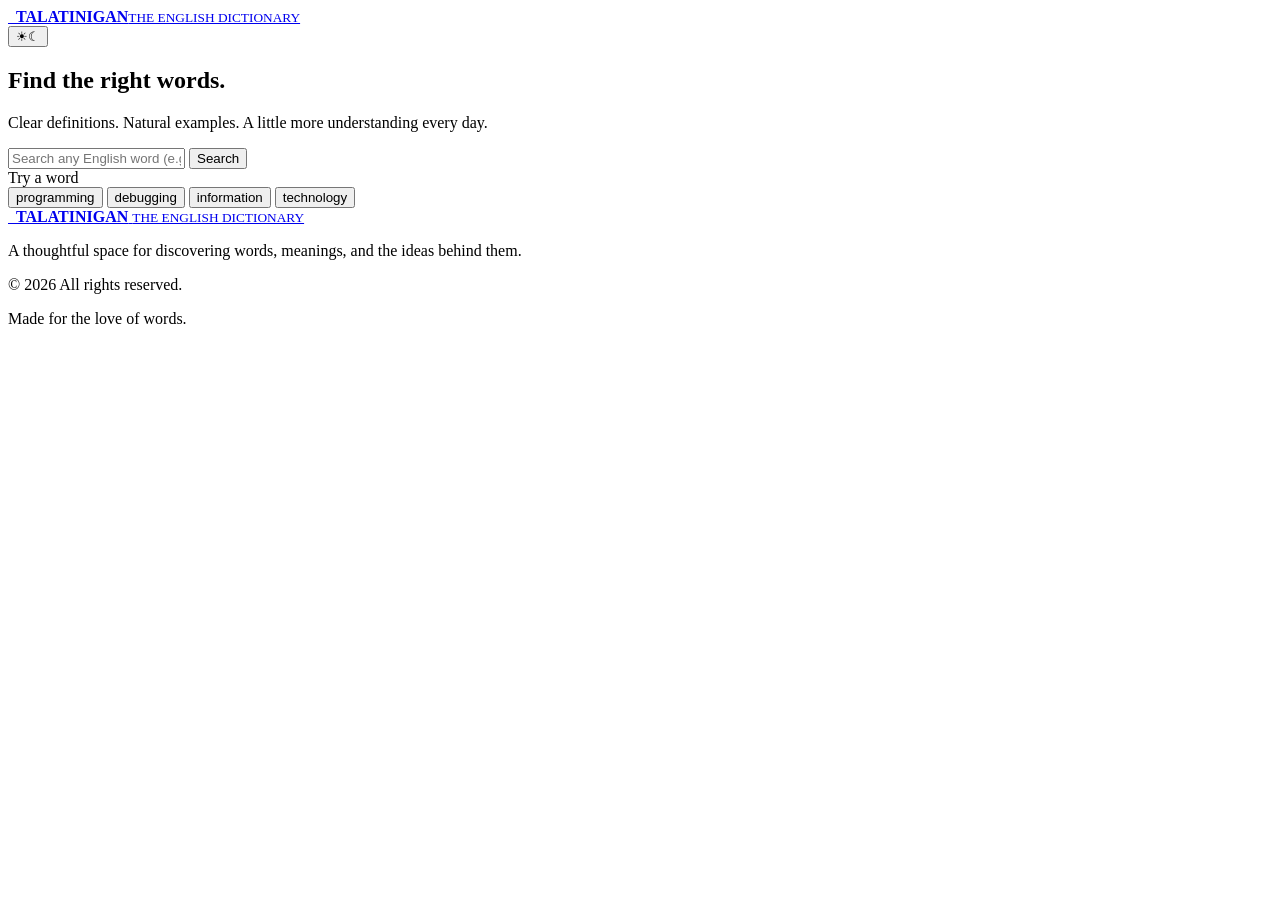
==== app.html @ 343c5633 "Added footer description and branding" ====
<!DOCTYPE html>
<html lang="en" data-theme="light">
<head><meta charset="utf-8">
  <meta name="viewport" content="width=device-width,initial-scale=1">
  <title>Talatinigan</title>
  <link rel="preconnect" href="https://fonts.googleapis.com">
  <link rel="preconnect" href="https://fonts.gstatic.com" crossorigin>
  <link href="https://fonts.googleapis.com/css2?family=DM+Sans:ital,wght@0,400;0,500;1,400&family=DM+Serif+Display&display=swap" rel="stylesheet">
  <link rel="stylesheet" href="styles.css">
  <link rel="icon" type="image/png" href="assets/favicon.png">
</head>
<body>
  <header class="top">
    <a class="brand" href="index.html" aria-label="Talatinigan home">
      <img src="assets/light.svg" alt="" class="brand-mark brand-mark-light">
      <img src="assets/dark.svg" alt="" class="brand-mark brand-mark-dark">
      <span><b>TALATINIGAN</b><small>THE ENGLISH DICTIONARY</small></span>
    </a>
    <nav aria-label="Main">
      <button class="toggle" id="themeToggle" aria-label="Toggle dark mode">
        <span class="t-icon">☀</span><i></i><span class="t-icon">☾</span>
      </button>
    </nav>
  </header>

  <main>
    <!-- Dictionary View -->
    <section id="v-dictionary" data-v>
      <div class="hero">
        <h1>Find the right words.</h1>
        <p>Clear definitions. Natural examples. A little more understanding every day.</p>
      </div>

      <form class="search" id="form" role="search" autocomplete="off">
        <div class="sbox">
          <input id="q" type="text" placeholder="Search any English word (e.g. hello, serendipity)..." aria-label="Search word" autocapitalize="off" spellcheck="false">
          <button class="go" id="go" aria-label="Search" type="submit">Search</button>
        </div>
      </form>

      <div class="try">
        <div class="eyebrow">Try a word</div>
        <button class="chip" data-w="programming">programming</button>
        <button class="chip" data-w="debugging">debugging</button>
        <button class="chip" data-w="information">information</button>
        <button class="chip" data-w="technology">technology</button>
      </div>

      <div class="grid">
        <div id="main-card"></div>
      </div>
    </section>
  </main>
  
  <footer class="site-footer">
    <div class="footer-inner">

      <div class="footer-brand">
        <a href="index.html" class="footer-logo" aria-label="Talatinigan home">
          <img src="assets/light.svg" alt="" class="brand-mark brand-mark-light">
          <img src="assets/dark.svg" alt="" class="brand-mark brand-mark-dark">
          <span class="footer-brand-text">
            <strong>TALATINIGAN</strong>
            <small>THE ENGLISH DICTIONARY</small>
          </span>
        </a>
      </div>
      <div class="footer-links">
        <p class="footer-description">
          A thoughtful space for discovering words, meanings,
          and the ideas behind them.
        </p>
      </div>
    </div>

    <div class="footer-bottom">
      <p>© 2026 All rights reserved.</p>
      <p>Made for the love of words.</p>
    </div>
  </footer>
<!-- Dictionary gabriel View -->
  <div class="toast" id="toast" role="status"></div>
  <script src="script.js"></script>
</body>
</html>
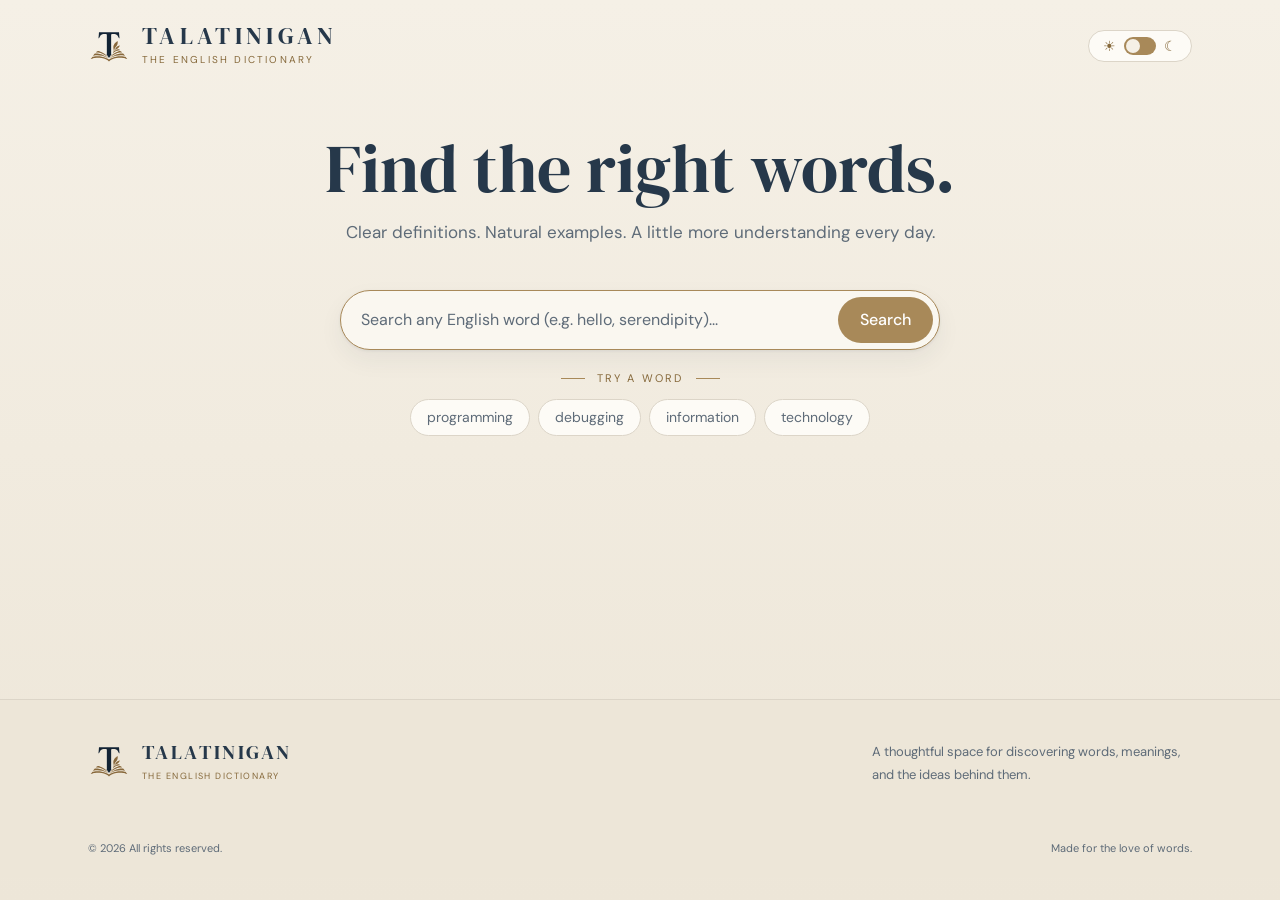
==== commit ce1833d4: "Update website and add brand logo" ====
--- a/app.html
+++ b/app.html
@@ -6,7 +6,7 @@
   <link rel="preconnect" href="https://fonts.googleapis.com">
   <link rel="preconnect" href="https://fonts.gstatic.com" crossorigin>
   <link href="https://fonts.googleapis.com/css2?family=DM+Sans:ital,wght@0,400;0,500;1,400&family=DM+Serif+Display&display=swap" rel="stylesheet">
-  <link rel="stylesheet" href="styles.css">
+  <link rel="stylesheet" href="style.css">
   <link rel="icon" type="image/png" href="assets/favicon.png">
 </head>
 <body>
--- a/style.css
+++ b/style.css
@@ -0,0 +1,719 @@
+/* TALATINIGAN — Pure CSS Design System */
+:root {
+  --paper: #F5F0E6;
+  --ink: #26384A;
+  --brass: #A88959;
+  --white: #ffffff;
+  --stone: #DCD5C8;
+  --night: #202C3B;
+  --bg: var(--paper);
+  --bg2: #EDE6D8;
+  --card: #FAF7F0;
+  --ink-c: var(--ink);
+  --muted: #5E6B78;
+  --line: var(--stone);
+  --brass-t: #86693B;
+  --chip: #FDFBF6;
+  --kbd: #E6DFD0;
+  --btn: var(--ink);
+  --btn-t: var(--paper);
+  --danger: #B4503F;
+  --shadow: 0 1px 3px rgba(38, 56, 74, 0.08), 0 10px 24px rgba(38, 56, 74, 0.06);
+  --serif: 'DM Serif Display', Georgia, serif;
+  --sans: 'DM Sans', -apple-system, sans-serif;
+  --r-s: 10px;
+  --r-m: 16px;
+  --r-pill: 999px;
+}
+
+html[data-theme="dark"] {
+  --bg: var(--night);
+  --bg2: #1C2634;
+  --card: #28343F;
+  --ink-c: #F3EBDC;
+  --muted: #A9B4C0;
+  --line: #3A4856;
+  --brass: #C9A56B;
+  --brass-t: #D2B07A;
+  --chip: #2F3C49;
+  --kbd: #4A5663;
+  --btn: #F3EBDC;
+  --btn-t: #202C3B;
+  --danger: #E58A78;
+  --shadow: 0 10px 28px rgba(0, 0, 0, 0.35);
+}
+
+* {
+  box-sizing: border-box;
+  margin: 0;
+  padding: 0;
+}
+
+body {
+  font: 400 16px/1.6 var(--sans);
+  color: var(--ink-c);
+  background: linear-gradient(180deg, var(--bg) 0%, var(--bg2) 100%) fixed;
+  min-height: 100vh;
+  transition: background 0.3s, color 0.3s;
+
+}
+
+button {
+  font: inherit;
+  color: inherit;
+  background: none;
+  border: 0;
+  cursor: pointer;
+}
+
+[hidden] {
+  display: none !important;
+}
+
+/* Header */
+.top {
+  display: flex;
+  align-items: center;
+  justify-content: space-between;
+  gap: 24px;
+  padding: 24px 48px;
+  max-width: 1200px;
+  margin: auto;
+}
+
+.brand {
+  cursor: pointer;
+  display: inline-flex;
+  align-items: center;
+  gap: 12px;
+  text-decoration: none;
+  color: inherit;
+}
+
+.brand-mark {
+  width: 42px;
+  height: 42px;
+  object-fit: contain;
+  flex-shrink: 0;
+}
+
+.brand-mark-dark { display: none; }
+html[data-theme="dark"] .brand-mark-light { display: none; }
+html[data-theme="dark"] .brand-mark-dark { display: block; }
+
+.brand b {
+  display: block;
+  font: 400 24px/1 var(--serif);
+  letter-spacing: 0.18em;
+  color: var(--ink-c);
+}
+
+.brand small {
+  display: block;
+  font-size: 10px;
+  letter-spacing: 0.22em;
+  color: var(--brass-t);
+  margin-top: 4px;
+}
+
+nav {
+  display: flex;
+  align-items: center;
+  gap: 8px;
+}
+
+nav button {
+  padding: 8px 14px;
+  font-size: 15px;
+  color: var(--muted);
+  border-bottom: 2px solid transparent;
+  transition: color 0.2s;
+}
+
+nav button:hover {
+  color: var(--ink-c);
+}
+
+nav button.on {
+  color: var(--ink-c);
+  border-color: var(--brass);
+  font-weight: 500;
+}
+
+/* Toggle */
+.toggle {
+  display: flex;
+  align-items: center;
+  gap: 8px;
+  padding: 6px 14px;
+  margin-left: 8px;
+  border: 1px solid var(--line);
+  border-radius: var(--r-pill);
+  background: var(--chip);
+}
+
+.t-icon {
+  font-size: 14px;
+  line-height: 1;
+  color: var(--brass-t);
+}
+
+.toggle i {
+  width: 32px;
+  height: 18px;
+  border-radius: var(--r-pill);
+  background: var(--brass);
+  position: relative;
+  display: inline-block;
+}
+
+.toggle i:after {
+  content: "";
+  position: absolute;
+  top: 2px;
+  left: 2px;
+  width: 14px;
+  height: 14px;
+  border-radius: 50%;
+  background: var(--paper);
+  transition: transform 0.25s;
+}
+
+html[data-theme="dark"] .toggle i:after {
+  transform: translateX(14px);
+  background: var(--night);
+}
+
+/* Main */
+main {
+  max-width: 1000px;
+  margin: 0 auto;
+  padding: 16px 24px 23dvh;
+}
+
+.hero {
+  text-align: center;
+  padding: 24px 0;
+}
+
+.hero h1 {
+  font: 400 clamp(40px, 6vw, 68px)/1.1 var(--serif);
+  margin-bottom: 12px;
+}
+
+.hero p {
+  color: var(--muted);
+  font-size: 17px;
+}
+
+.eyebrow {
+  display: flex;
+  align-items: center;
+  justify-content: center;
+  gap: 12px;
+  font-size: 11px;
+  letter-spacing: 0.2em;
+  text-transform: uppercase;
+  color: var(--brass-t);
+  margin-bottom: 12px;
+}
+
+.eyebrow:before, .eyebrow:after {
+  content: "";
+  width: 24px;
+  height: 1px;
+  background: var(--brass);
+}
+
+.left .eyebrow {
+  justify-content: flex-start;
+}
+.left .eyebrow:before {
+  display: none;
+}
+
+/* Search */
+.search {
+  max-width: 600px;
+  margin: 20px auto;
+}
+
+.sbox {
+  display: flex;
+  align-items: center;
+  gap: 8px;
+  padding: 6px 6px 6px 20px;
+  background: var(--card);
+  border: 1px solid var(--brass);
+  border-radius: var(--r-pill);
+  box-shadow: var(--shadow);
+}
+
+.sbox input {
+  flex: 1;
+  border: 0;
+  background: none;
+  font: inherit;
+  color: inherit;
+  outline: 0;
+  padding: 8px 0;
+}
+
+.sbox input::placeholder {
+  color: var(--muted);
+}
+
+.go {
+  padding: 10px 22px;
+  border-radius: var(--r-pill);
+  background: var(--brass);
+  color: #fff;
+  font-weight: 500;
+  transition: opacity 0.2s;
+}
+
+.go:hover {
+  opacity: 0.9;
+}
+
+.try {
+  display: flex;
+  flex-wrap: wrap;
+  justify-content: center;
+  gap: 8px;
+  margin-bottom: 32px;
+}
+
+.try .eyebrow {
+  width: 100%;
+  margin-bottom: 4px;
+}
+
+.chip {
+  padding: 6px 16px;
+  border: 1px solid var(--line);
+  border-radius: var(--r-pill);
+  background: var(--chip);
+  font-size: 14px;
+  color: var(--muted);
+  transition: border-color 0.2s, color 0.2s;
+}
+
+.chip:hover {
+  border-color: var(--brass);
+  color: var(--ink-c);
+}
+
+/* Grid & Cards */
+.grid {
+  display: grid;
+  grid-template-columns: minmax(0, 1fr);
+  gap: 24px;
+  align-items: start;
+}
+
+.card {
+  background: var(--card);
+  border: 1px solid var(--line);
+  border-radius: var(--r-m);
+  box-shadow: var(--shadow);
+  padding: 24px;
+}
+
+.card h2 {
+  font-size: 20px;
+  margin-bottom: 12px;
+}
+
+.wordhead {
+  display: flex;
+  justify-content: space-between;
+  align-items: flex-start;
+}
+
+.lbl {
+  font-size: 11px;
+  letter-spacing: 0.18em;
+  text-transform: uppercase;
+  color: var(--brass-t);
+}
+
+.word {
+  font: 400 clamp(44px, 5vw, 68px)/1.1 var(--serif);
+  letter-spacing: 0.08em;
+  margin: 12px 0 6px;
+  overflow-wrap: anywhere;
+}
+
+.pron {
+  display: flex;
+  align-items: center;
+  gap: 12px;
+  color: var(--muted);
+  font-size: 15px;
+  margin-bottom: 16px;
+}
+
+.posh {
+  display: flex;
+  align-items: center;
+  gap: 12px;
+  margin: 20px 0 8px;
+  font-style: italic;
+  color: var(--brass-t);
+}
+
+.posh:after {
+  content: "";
+  flex: 1;
+  height: 1px;
+  background: var(--line);
+}
+
+ol.defs {
+  list-style: none;
+  display: grid;
+  gap: 12px;
+}
+
+ol.defs li {
+  display: grid;
+  grid-template-columns: 24px 1fr;
+  gap: 10px;
+}
+
+ol.defs .n {
+  width: 22px;
+  height: 22px;
+  border: 1px solid var(--line);
+  border-radius: 50%;
+  font-size: 11px;
+  display: grid;
+  place-items: center;
+  color: var(--muted);
+  margin-top: 3px;
+}
+
+.q {
+  color: var(--muted);
+  font-size: 14px;
+  margin-top: 4px;
+  font-style: italic;
+}
+
+.syn {
+  display: flex;
+  flex-wrap: wrap;
+  align-items: center;
+  gap: 6px;
+  margin-top: 12px;
+}
+
+.row {
+  display: flex;
+  justify-content: space-between;
+  align-items: center;
+  padding: 12px 0;
+  border-bottom: 1px solid var(--line);
+  width: 100%;
+}
+
+.bar {
+  height: 8px;
+  border-radius: var(--r-pill);
+  background: var(--line);
+  overflow: hidden;
+  margin: 8px 0 12px;
+}
+
+.bar i {
+  display: block;
+  height: 100%;
+  background: var(--brass);
+  border-radius: inherit;
+  transition: width 0.3s;
+}
+
+.small {
+  font-size: 13px;
+  color: var(--muted);
+}
+
+/* Common UI */
+.btn {
+  padding: 10px 20px;
+  border-radius: var(--r-pill);
+  background: var(--btn);
+  color: var(--btn-t);
+  font-size: 14px;
+  font-weight: 500;
+  transition: opacity 0.2s;
+}
+
+.btn:hover {
+  opacity: 0.9;
+}
+
+.btn.danger {
+  background: none;
+  border: 1px solid var(--danger);
+  color: var(--danger);
+}
+
+.btn.ghost {
+  background: none;
+  border: 1px solid var(--line);
+  color: var(--ink-c);
+}
+
+.icon-btn {
+  padding: 6px 12px;
+  border: 1px solid var(--line);
+  border-radius: var(--r-pill);
+  font-size: 13px;
+  color: var(--ink-c);
+}
+
+.icon-btn.saved {
+  border-color: var(--brass);
+  color: var(--brass-t);
+  font-weight: 500;
+}
+
+.btns {
+  display: flex;
+  gap: 10px;
+  justify-content: center;
+  flex-wrap: wrap;
+}
+
+.cards {
+  display: grid;
+  grid-template-columns: repeat(auto-fill, minmax(260px, 1fr));
+  gap: 16px;
+  margin-top: 20px;
+}
+
+.mini {
+  padding: 18px;
+  cursor: pointer;
+  text-align: left;
+  border: 1px solid var(--line);
+  border-radius: var(--r-m);
+  background: var(--card);
+}
+
+.mini:hover {
+  border-color: var(--brass);
+}
+
+.mini h3 {
+  font: 400 22px var(--serif);
+  margin-bottom: 4px;
+}
+
+.mini p {
+  font-size: 14px;
+  color: var(--muted);
+}
+
+.headrow {
+  display: flex;
+  justify-content: space-between;
+  align-items: flex-end;
+  gap: 16px;
+}
+
+/* ===== Footer ===== */
+
+.site-footer {
+  margin-top: 24px;
+  padding: 40px 48px 20px;
+  border-top: 1px solid var(--line);
+  background: var(--bg2);
+  color: var(--ink-c);
+  transition: background 0.3s, color 0.3s;
+}
+
+.footer-inner {
+  max-width: 1104px;
+  margin: 0 auto;
+  padding-bottom: 32px;
+
+  display: flex;
+  justify-content: space-between;
+  align-items: flex-start;
+  flex-wrap: wrap;
+  gap: 40px;
+}
+
+.footer-brand {
+  max-width: 340px;
+}
+
+.footer-logo {
+  display: inline-flex;
+  align-items: center;
+  color: inherit;
+  cursor: pointer;
+  gap: 12px;
+  text-decoration: none;
+}
+
+.footer-brand-text strong {
+  display: block;
+  font: 400 20px/1.2 var(--serif);
+  letter-spacing: 0.12em;
+}
+
+.footer-brand-text small {
+  display: block;
+  margin-top: 5px;
+  color: var(--brass-t);
+  font-size: 9px;
+  letter-spacing: 0.16em;
+}
+
+.footer-description {
+  max-width: 320px;
+  color: var(--muted);
+  font-size: 13px;
+  line-height: 1.8;
+}
+
+.footer-links {
+  display: flex;
+  flex-wrap: wrap;
+  gap: clamp(32px, 6vw, 80px);
+}
+
+.footer-bottom {
+  max-width: 1104px;
+  margin: 0 auto;
+  padding-top: 18px;
+  display: flex;
+  justify-content: space-between;
+  align-items: center;
+  flex-wrap: wrap;
+  gap: 10px;
+  color: var(--muted);
+  font-size: 11px;
+}
+
+/* Responsive footer */
+
+@media (max-width: 700px) {
+  .site-footer {
+    padding: 32px 20px 18px;
+  }
+
+  .footer-inner {
+    flex-direction: column;
+    gap: 28px;
+  }
+
+  .footer-links {
+    width: 100%;
+    gap: 40px;
+  }
+
+  .footer-bottom {
+    flex-direction: column;
+    align-items: flex-start;
+    gap: 6px;
+  }
+}
+
+@media (max-width: 360px) {
+  .site-footer {
+    padding-right: 16px;
+    padding-left: 16px;
+  }
+
+  .footer-links {
+    gap: 24px;
+  }
+}
+
+/* Toast */
+.toast {
+  position: fixed;
+  left: 50%;
+  bottom: 24px;
+  transform: translate(-50%, 20px);
+  background: var(--btn);
+  color: var(--btn-t);
+  padding: 8px 18px;
+  border-radius: var(--r-pill);
+  font-size: 14px;
+  opacity: 0;
+  pointer-events: none;
+  transition: 0.25s;
+  z-index: 100;
+}
+
+.toast.show {
+  opacity: 1;
+  transform: translate(-50%, 0);
+}
+
+@media (max-width: 480px) {
+  .brand-mark {
+    width: 34px;
+    height: 34px;
+  }
+  .brand b {
+    font-size: 19px;
+  }
+  .brand small {
+    font-size: 8px;
+  }
+}
+
+@media (max-width: 800px) {
+  .top {
+    padding: 16px;
+    flex-wrap: wrap;
+  }
+  .grid {
+    grid-template-columns: 1fr;
+  }
+  main {
+    padding: 16px 24px 33dvh;
+  }
+}
+
+/* Clean dictionary-only layout */
+.grid { grid-template-columns: minmax(0, 1fr); }
+
+#main-card, #main-card > .card {
+  min-width: 0; 
+  width: 100%; 
+}
+
+.error-card { 
+  text-align: center; 
+  padding: 32px 20px; 
+}
+
+.error-card p, .empty-def { 
+  color: var(--muted); 
+  margin: 8px 0 16px; 
+}
+
+.loading { 
+  padding: 32px; 
+  text-align: center; 
+}
+
+.source-link { 
+  margin-top: 20px; 
+  padding-top: 12px; 
+  border-top: 1px solid var(--line); 
+  font-size: 13px; 
+}
+
+.source-link a { 
+  color: var(--brass-t); 
+  text-decoration: none; 
+}
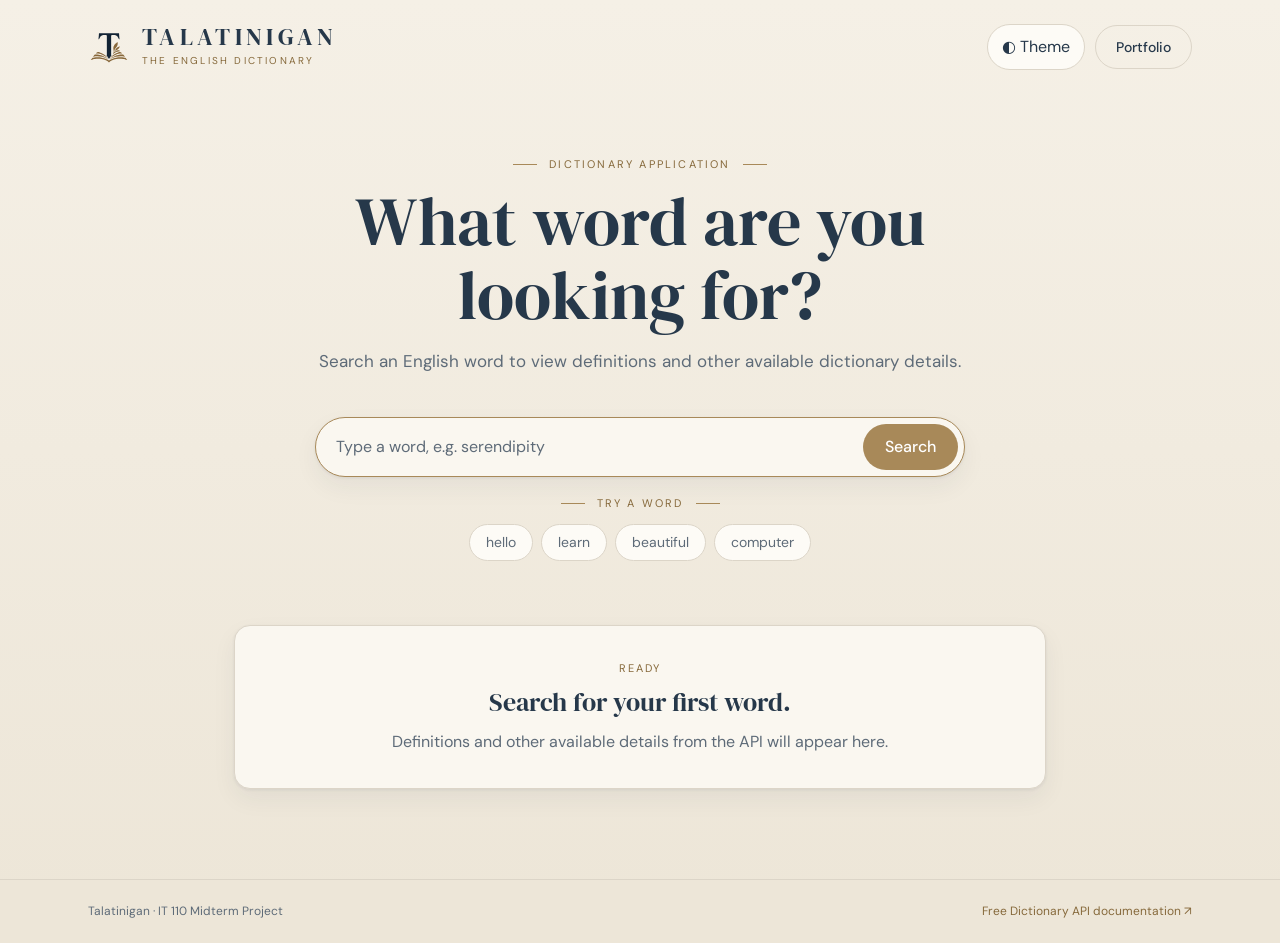
==== commit e8b746b5: "Added portfolio section" ====
--- a/app.html
+++ b/app.html
@@ -1,85 +1,69 @@
 <!DOCTYPE html>
 <html lang="en" data-theme="light">
-<head><meta charset="utf-8">
-  <meta name="viewport" content="width=device-width,initial-scale=1">
-  <title>Talatinigan</title>
+<head>
+  <meta charset="utf-8">
+  <meta name="viewport" content="width=device-width, initial-scale=1">
+  <meta name="description" content="Talatinigan English dictionary application.">
+  <title>Talatinigan — Dictionary</title>
   <link rel="preconnect" href="https://fonts.googleapis.com">
   <link rel="preconnect" href="https://fonts.gstatic.com" crossorigin>
-  <link href="https://fonts.googleapis.com/css2?family=DM+Sans:ital,wght@0,400;0,500;1,400&family=DM+Serif+Display&display=swap" rel="stylesheet">
+  <link href="https://fonts.googleapis.com/css2?family=DM+Sans:wght@400;500&family=DM+Serif+Display&display=swap" rel="stylesheet">
   <link rel="stylesheet" href="style.css">
-  <link rel="icon" type="image/png" href="assets/favicon.png">
+  <link rel="icon" type="image/svg+xml" href="assets/favicon.svg">
 </head>
 <body>
   <header class="top">
-    <a class="brand" href="index.html" aria-label="Talatinigan home">
+    <a class="brand" href="index.html" aria-label="Back to Talatinigan portfolio">
       <img src="assets/light.svg" alt="" class="brand-mark brand-mark-light">
       <img src="assets/dark.svg" alt="" class="brand-mark brand-mark-dark">
       <span><b>TALATINIGAN</b><small>THE ENGLISH DICTIONARY</small></span>
     </a>
-    <nav aria-label="Main">
-      <button class="toggle" id="themeToggle" aria-label="Toggle dark mode">
-        <span class="t-icon">☀</span><i></i><span class="t-icon">☾</span>
-      </button>
-    </nav>
+    <div class="header-actions">
+      <button class="theme-btn" id="theme-toggle" type="button" aria-label="Toggle dark mode">◐ Theme</button>
+      <a class="btn ghost" href="index.html">Portfolio</a>
+    </div>
   </header>
 
-  <main>
-    <!-- Dictionary View -->
-    <section id="v-dictionary" data-v>
-      <div class="hero">
-        <h1>Find the right words.</h1>
-        <p>Clear definitions. Natural examples. A little more understanding every day.</p>
+  <main class="app-main">
+    <section class="hero app-hero">
+      <div class="eyebrow">Dictionary application</div>
+      <h1>What word are you looking for?</h1>
+      <p>Search an English word to view definitions and other available dictionary details.</p>
+    </section>
+
+    <form class="search" id="search-form" novalidate>
+      <label class="sr-only" for="word-input">English word</label>
+      <div class="sbox">
+        <input id="word-input" name="word" type="text" autocomplete="off" spellcheck="false" placeholder="Type a word, e.g. serendipity">
+        <button class="go" type="submit">Search</button>
       </div>
+    </form>
 
-      <form class="search" id="form" role="search" autocomplete="off">
-        <div class="sbox">
-          <input id="q" type="text" placeholder="Search any English word (e.g. hello, serendipity)..." aria-label="Search word" autocapitalize="off" spellcheck="false">
-          <button class="go" id="go" aria-label="Search" type="submit">Search</button>
-        </div>
-      </form>
+    <div class="try" aria-label="Example searches">
+      <div class="eyebrow">Try a word</div>
+      <button class="chip example-word" type="button">hello</button>
+      <button class="chip example-word" type="button">learn</button>
+      <button class="chip example-word" type="button">beautiful</button>
+      <button class="chip example-word" type="button">computer</button>
+    </div>
 
-      <div class="try">
-        <div class="eyebrow">Try a word</div>
-        <button class="chip" data-w="programming">programming</button>
-        <button class="chip" data-w="debugging">debugging</button>
-        <button class="chip" data-w="information">information</button>
-        <button class="chip" data-w="technology">technology</button>
-      </div>
-
-      <div class="grid">
-        <div id="main-card"></div>
+    <section id="status" class="status-message" aria-live="polite"></section>
+    <section id="main-card" aria-live="polite">
+      <div class="card empty-state">
+        <div class="lbl">Ready</div>
+        <h2>Search for your first word.</h2>
+        <p>Definitions and other available details from the API will appear here.</p>
       </div>
     </section>
   </main>
-  
+
   <footer class="site-footer">
-    <div class="footer-inner">
-
-      <div class="footer-brand">
-        <a href="index.html" class="footer-logo" aria-label="Talatinigan home">
-          <img src="assets/light.svg" alt="" class="brand-mark brand-mark-light">
-          <img src="assets/dark.svg" alt="" class="brand-mark brand-mark-dark">
-          <span class="footer-brand-text">
-            <strong>TALATINIGAN</strong>
-            <small>THE ENGLISH DICTIONARY</small>
-          </span>
-        </a>
-      </div>
-      <div class="footer-links">
-        <p class="footer-description">
-          A thoughtful space for discovering words, meanings,
-          and the ideas behind them.
-        </p>
-      </div>
-    </div>
-
     <div class="footer-bottom">
-      <p>© 2026 All rights reserved.</p>
-      <p>Made for the love of words.</p>
+      <span>Talatinigan · IT 110 Midterm Project</span>
+      <a href="https://freedictionaryapi.com/api/v1" target="_blank" rel="noopener">Free Dictionary API documentation ↗</a>
     </div>
   </footer>
-<!-- Dictionary gabriel View -->
-  <div class="toast" id="toast" role="status"></div>
+
   <script src="script.js"></script>
 </body>
-</html>+</html>
--- a/style.css
+++ b/style.css
@@ -1,719 +1,115 @@
-/* TALATINIGAN — Pure CSS Design System */
+/* TALATINIGAN — shared portfolio + application design */
 :root {
-  --paper: #F5F0E6;
-  --ink: #26384A;
-  --brass: #A88959;
-  --white: #ffffff;
-  --stone: #DCD5C8;
-  --night: #202C3B;
-  --bg: var(--paper);
-  --bg2: #EDE6D8;
-  --card: #FAF7F0;
-  --ink-c: var(--ink);
-  --muted: #5E6B78;
-  --line: var(--stone);
-  --brass-t: #86693B;
-  --chip: #FDFBF6;
-  --kbd: #E6DFD0;
-  --btn: var(--ink);
-  --btn-t: var(--paper);
-  --danger: #B4503F;
-  --shadow: 0 1px 3px rgba(38, 56, 74, 0.08), 0 10px 24px rgba(38, 56, 74, 0.06);
-  --serif: 'DM Serif Display', Georgia, serif;
-  --sans: 'DM Sans', -apple-system, sans-serif;
-  --r-s: 10px;
-  --r-m: 16px;
-  --r-pill: 999px;
+  --paper:#F5F0E6; --ink:#26384A; --brass:#A88959; --white:#fff; --stone:#DCD5C8;
+  --night:#202C3B; --bg:var(--paper); --bg2:#EDE6D8; --card:#FAF7F0; --ink-c:var(--ink);
+  --muted:#5E6B78; --line:var(--stone); --brass-t:#86693B; --chip:#FDFBF6; --btn:var(--ink);
+  --btn-t:var(--paper); --danger:#B4503F;
+  --shadow:0 1px 3px rgba(38,56,74,.08),0 10px 24px rgba(38,56,74,.06);
+  --serif:'DM Serif Display',Georgia,serif; --sans:'DM Sans',-apple-system,sans-serif;
+  --r-s:10px; --r-m:16px; --r-pill:999px;
 }
+html { scroll-behavior:smooth; }
+html[data-theme="dark"] {
+  --bg:var(--night); --bg2:#1C2634; --card:#28343F; --ink-c:#F3EBDC; --muted:#A9B4C0;
+  --line:#3A4856; --brass:#C9A56B; --brass-t:#D2B07A; --chip:#2F3C49; --btn:#F3EBDC;
+  --btn-t:#202C3B; --danger:#E58A78; --shadow:0 10px 28px rgba(0,0,0,.35);
+}
+* { box-sizing:border-box; margin:0; padding:0; }
+body { font:400 16px/1.6 var(--sans); color:var(--ink-c); background:linear-gradient(180deg,var(--bg) 0%,var(--bg2) 100%) fixed; min-height:100vh; transition:.3s; }
+button,input { font:inherit; color:inherit; }
+button { cursor:pointer; }
+a { color:inherit; }
+.top { display:flex; align-items:center; justify-content:space-between; gap:24px; padding:24px 48px; max-width:1200px; margin:auto; }
+.brand { display:inline-flex; align-items:center; gap:12px; text-decoration:none; }
+.brand-mark { width:42px; height:42px; object-fit:contain; flex-shrink:0; }
+.brand-mark-dark { display:none; } html[data-theme="dark"] .brand-mark-light{display:none} html[data-theme="dark"] .brand-mark-dark{display:block}
+.brand b { display:block; font:400 24px/1 var(--serif); letter-spacing:.18em; }
+.brand small { display:block; font-size:10px; letter-spacing:.22em; color:var(--brass-t); margin-top:4px; }
+.header-actions,.btns { display:flex; gap:10px; align-items:center; justify-content:center; flex-wrap:wrap; }
+.theme-btn { border:1px solid var(--line); background:var(--chip); padding:9px 14px; border-radius:var(--r-pill); }
+.btn { display:inline-block; padding:10px 20px; border-radius:var(--r-pill); background:var(--btn); color:var(--btn-t); border:1px solid var(--btn); font-size:14px; font-weight:500; text-decoration:none; transition:.2s; }
+.btn:hover { opacity:.88; transform:translateY(-1px); }
+.btn.ghost { background:transparent; border-color:var(--line); color:var(--ink-c); }
+main { max-width:1000px; margin:0 auto; padding:16px 24px 90px; }
+.hero { text-align:center; padding:46px 0 54px; }
+.hero h1 { font:400 clamp(40px,6vw,68px)/1.08 var(--serif); margin-bottom:16px; }
+.hero p,.section-heading p { max-width:680px; margin:auto; color:var(--muted); font-size:17px; }
+.hero-actions { margin-top:24px; }
+.eyebrow { display:flex; align-items:center; justify-content:center; gap:12px; font-size:11px; letter-spacing:.2em; text-transform:uppercase; color:var(--brass-t); margin-bottom:12px; }
+.eyebrow:before,.eyebrow:after { content:""; width:24px; height:1px; background:var(--brass); }
+.project-section,.team-section { padding-top:52px; border-top:1px solid var(--line); }
+.team-section { margin-top:72px; }
+.section-heading { text-align:center; margin-bottom:30px; }
+.section-heading h2 { font:400 clamp(32px,4vw,46px)/1.15 var(--serif); margin-bottom:10px; }
+.cols { display:grid; grid-template-columns:repeat(2,minmax(0,1fr)); gap:18px; }
+.card,.team-card { background:var(--card); border:1px solid var(--line); border-radius:var(--r-m); box-shadow:var(--shadow); }
+.card { padding:24px; }
+.card h2 { font:400 26px/1.2 var(--serif); margin-bottom:10px; }
+.card h3 { font:400 24px/1.25 var(--serif); margin-bottom:6px; } /* requested name font source */
+.card p,.team-card p { color:var(--muted); }
+.card-number,.lbl { display:block; font-size:11px; letter-spacing:.18em; text-transform:uppercase; color:var(--brass-t); margin-bottom:10px; }
+.team-grid { display:grid; grid-template-columns:repeat(3,minmax(0,1fr)); gap:20px; }
+.team-card { overflow:hidden; text-align:left; transition:transform .2s,border-color .2s; }
+.team-card:hover { transform:translateY(-4px); border-color:var(--brass); }
+.team-photo { width:100%; aspect-ratio:4/3; overflow:hidden; background:var(--bg2); }
+.team-photo img { width:100%; height:100%; display:block; object-fit:cover; object-position:center 24%; }
+.team-info { padding:20px; }
+.team-role { display:block; margin-bottom:6px; color:var(--brass-t); font-size:11px; font-weight:500; letter-spacing:.14em; text-transform:uppercase; }
+/* Names intentionally use the exact typography declared for div.card h3 / .card h3. */
+.team-info h3 { font:400 24px/1.25 var(--serif); margin-bottom:9px; }
+.team-info p { font-size:14px; }
+.portfolio-cta { margin-top:28px; padding:24px; border:1px solid var(--line); border-radius:var(--r-m); text-align:center; background:var(--card); }
+.portfolio-cta p { margin-bottom:12px; color:var(--muted); }
+.site-footer { border-top:1px solid var(--line); background:var(--bg2); padding:22px 48px; }
+.footer-bottom { max-width:1104px; margin:auto; display:flex; justify-content:space-between; gap:12px; flex-wrap:wrap; color:var(--muted); font-size:12px; }
+.footer-bottom a { color:var(--brass-t); text-decoration:none; }
 
-html[data-theme="dark"] {
-  --bg: var(--night);
-  --bg2: #1C2634;
-  --card: #28343F;
-  --ink-c: #F3EBDC;
-  --muted: #A9B4C0;
-  --line: #3A4856;
-  --brass: #C9A56B;
-  --brass-t: #D2B07A;
-  --chip: #2F3C49;
-  --kbd: #4A5663;
-  --btn: #F3EBDC;
-  --btn-t: #202C3B;
-  --danger: #E58A78;
-  --shadow: 0 10px 28px rgba(0, 0, 0, 0.35);
+/* Dictionary app */
+.app-main { max-width:860px; }
+.app-hero { padding-bottom:24px; }
+.search { max-width:650px; margin:18px auto; }
+.sbox { display:flex; align-items:center; gap:8px; padding:6px 6px 6px 20px; background:var(--card); border:1px solid var(--brass); border-radius:var(--r-pill); box-shadow:var(--shadow); }
+.sbox input { flex:1; min-width:0; border:0; background:none; outline:0; padding:9px 0; }
+.sbox input::placeholder { color:var(--muted); }
+.go { padding:10px 22px; border:0; border-radius:var(--r-pill); background:var(--brass); color:#fff; font-weight:500; }
+.try { display:flex; flex-wrap:wrap; justify-content:center; gap:8px; margin-bottom:30px; }
+.try .eyebrow { width:100%; margin-bottom:4px; }
+.chip { padding:6px 16px; border:1px solid var(--line); border-radius:var(--r-pill); background:var(--chip); font-size:14px; color:var(--muted); }
+.static-chip { cursor:default; }
+.status-message { min-height:26px; text-align:center; color:var(--muted); font-size:14px; margin-bottom:8px; }
+.status-message.error { color:var(--danger); }
+.empty-state,.error-card,.loading-card { text-align:center; padding:34px 24px; }
+.wordhead { display:flex; justify-content:space-between; align-items:flex-start; }
+.word { font:400 clamp(44px,7vw,68px)/1.1 var(--serif)!important; letter-spacing:.04em; overflow-wrap:anywhere; }
+.pron { color:var(--muted); margin-top:4px; }
+.posh { display:flex; align-items:center; gap:12px; margin:24px 0 10px; font-style:italic; color:var(--brass-t); }
+.posh:after { content:""; flex:1; height:1px; background:var(--line); }
+ol.defs { list-style:none; display:grid; gap:14px; }
+ol.defs li { display:grid; grid-template-columns:24px 1fr; gap:10px; }
+ol.defs .n { width:22px; height:22px; border:1px solid var(--line); border-radius:50%; font-size:11px; display:grid; place-items:center; color:var(--muted); margin-top:3px; }
+.q { color:var(--muted); font-size:14px; margin-top:4px; font-style:italic; }
+.syn { display:flex; flex-wrap:wrap; align-items:center; gap:6px; margin-top:14px; }
+.syn .lbl { margin:0 6px 0 0; }
+.source-link { margin-top:24px; padding-top:14px; border-top:1px solid var(--line); font-size:13px; color:var(--muted); }
+.source-link a { color:var(--brass-t); text-decoration:none; }
+.loader { width:28px; height:28px; border:3px solid var(--line); border-top-color:var(--brass); border-radius:50%; margin:0 auto 12px; animation:spin .8s linear infinite; }
+@keyframes spin { to { transform:rotate(360deg); } }
+.sr-only { position:absolute; width:1px; height:1px; padding:0; margin:-1px; overflow:hidden; clip:rect(0,0,0,0); white-space:nowrap; border:0; }
+
+@media (max-width:760px) {
+  .top { padding:16px; flex-wrap:wrap; }
+  .header-actions { width:100%; justify-content:space-between; }
+  main { padding:10px 18px 64px; }
+  .hero { padding-top:28px; }
+  .cols,.team-grid { grid-template-columns:1fr; }
+  .team-grid { max-width:430px; margin:auto; }
+  .team-section { margin-top:52px; }
+  .site-footer { padding:20px; }
 }
-
-* {
-  box-sizing: border-box;
-  margin: 0;
-  padding: 0;
+@media (max-width:420px) {
+  .brand-mark { width:34px; height:34px; }
+  .brand b { font-size:19px; }
+  .brand small { font-size:8px; }
+  .sbox { border-radius:var(--r-m); padding-left:14px; }
+  .go { padding-inline:16px; }
 }
-
-body {
-  font: 400 16px/1.6 var(--sans);
-  color: var(--ink-c);
-  background: linear-gradient(180deg, var(--bg) 0%, var(--bg2) 100%) fixed;
-  min-height: 100vh;
-  transition: background 0.3s, color 0.3s;
-
-}
-
-button {
-  font: inherit;
-  color: inherit;
-  background: none;
-  border: 0;
-  cursor: pointer;
-}
-
-[hidden] {
-  display: none !important;
-}
-
-/* Header */
-.top {
-  display: flex;
-  align-items: center;
-  justify-content: space-between;
-  gap: 24px;
-  padding: 24px 48px;
-  max-width: 1200px;
-  margin: auto;
-}
-
-.brand {
-  cursor: pointer;
-  display: inline-flex;
-  align-items: center;
-  gap: 12px;
-  text-decoration: none;
-  color: inherit;
-}
-
-.brand-mark {
-  width: 42px;
-  height: 42px;
-  object-fit: contain;
-  flex-shrink: 0;
-}
-
-.brand-mark-dark { display: none; }
-html[data-theme="dark"] .brand-mark-light { display: none; }
-html[data-theme="dark"] .brand-mark-dark { display: block; }
-
-.brand b {
-  display: block;
-  font: 400 24px/1 var(--serif);
-  letter-spacing: 0.18em;
-  color: var(--ink-c);
-}
-
-.brand small {
-  display: block;
-  font-size: 10px;
-  letter-spacing: 0.22em;
-  color: var(--brass-t);
-  margin-top: 4px;
-}
-
-nav {
-  display: flex;
-  align-items: center;
-  gap: 8px;
-}
-
-nav button {
-  padding: 8px 14px;
-  font-size: 15px;
-  color: var(--muted);
-  border-bottom: 2px solid transparent;
-  transition: color 0.2s;
-}
-
-nav button:hover {
-  color: var(--ink-c);
-}
-
-nav button.on {
-  color: var(--ink-c);
-  border-color: var(--brass);
-  font-weight: 500;
-}
-
-/* Toggle */
-.toggle {
-  display: flex;
-  align-items: center;
-  gap: 8px;
-  padding: 6px 14px;
-  margin-left: 8px;
-  border: 1px solid var(--line);
-  border-radius: var(--r-pill);
-  background: var(--chip);
-}
-
-.t-icon {
-  font-size: 14px;
-  line-height: 1;
-  color: var(--brass-t);
-}
-
-.toggle i {
-  width: 32px;
-  height: 18px;
-  border-radius: var(--r-pill);
-  background: var(--brass);
-  position: relative;
-  display: inline-block;
-}
-
-.toggle i:after {
-  content: "";
-  position: absolute;
-  top: 2px;
-  left: 2px;
-  width: 14px;
-  height: 14px;
-  border-radius: 50%;
-  background: var(--paper);
-  transition: transform 0.25s;
-}
-
-html[data-theme="dark"] .toggle i:after {
-  transform: translateX(14px);
-  background: var(--night);
-}
-
-/* Main */
-main {
-  max-width: 1000px;
-  margin: 0 auto;
-  padding: 16px 24px 23dvh;
-}
-
-.hero {
-  text-align: center;
-  padding: 24px 0;
-}
-
-.hero h1 {
-  font: 400 clamp(40px, 6vw, 68px)/1.1 var(--serif);
-  margin-bottom: 12px;
-}
-
-.hero p {
-  color: var(--muted);
-  font-size: 17px;
-}
-
-.eyebrow {
-  display: flex;
-  align-items: center;
-  justify-content: center;
-  gap: 12px;
-  font-size: 11px;
-  letter-spacing: 0.2em;
-  text-transform: uppercase;
-  color: var(--brass-t);
-  margin-bottom: 12px;
-}
-
-.eyebrow:before, .eyebrow:after {
-  content: "";
-  width: 24px;
-  height: 1px;
-  background: var(--brass);
-}
-
-.left .eyebrow {
-  justify-content: flex-start;
-}
-.left .eyebrow:before {
-  display: none;
-}
-
-/* Search */
-.search {
-  max-width: 600px;
-  margin: 20px auto;
-}
-
-.sbox {
-  display: flex;
-  align-items: center;
-  gap: 8px;
-  padding: 6px 6px 6px 20px;
-  background: var(--card);
-  border: 1px solid var(--brass);
-  border-radius: var(--r-pill);
-  box-shadow: var(--shadow);
-}
-
-.sbox input {
-  flex: 1;
-  border: 0;
-  background: none;
-  font: inherit;
-  color: inherit;
-  outline: 0;
-  padding: 8px 0;
-}
-
-.sbox input::placeholder {
-  color: var(--muted);
-}
-
-.go {
-  padding: 10px 22px;
-  border-radius: var(--r-pill);
-  background: var(--brass);
-  color: #fff;
-  font-weight: 500;
-  transition: opacity 0.2s;
-}
-
-.go:hover {
-  opacity: 0.9;
-}
-
-.try {
-  display: flex;
-  flex-wrap: wrap;
-  justify-content: center;
-  gap: 8px;
-  margin-bottom: 32px;
-}
-
-.try .eyebrow {
-  width: 100%;
-  margin-bottom: 4px;
-}
-
-.chip {
-  padding: 6px 16px;
-  border: 1px solid var(--line);
-  border-radius: var(--r-pill);
-  background: var(--chip);
-  font-size: 14px;
-  color: var(--muted);
-  transition: border-color 0.2s, color 0.2s;
-}
-
-.chip:hover {
-  border-color: var(--brass);
-  color: var(--ink-c);
-}
-
-/* Grid & Cards */
-.grid {
-  display: grid;
-  grid-template-columns: minmax(0, 1fr);
-  gap: 24px;
-  align-items: start;
-}
-
-.card {
-  background: var(--card);
-  border: 1px solid var(--line);
-  border-radius: var(--r-m);
-  box-shadow: var(--shadow);
-  padding: 24px;
-}
-
-.card h2 {
-  font-size: 20px;
-  margin-bottom: 12px;
-}
-
-.wordhead {
-  display: flex;
-  justify-content: space-between;
-  align-items: flex-start;
-}
-
-.lbl {
-  font-size: 11px;
-  letter-spacing: 0.18em;
-  text-transform: uppercase;
-  color: var(--brass-t);
-}
-
-.word {
-  font: 400 clamp(44px, 5vw, 68px)/1.1 var(--serif);
-  letter-spacing: 0.08em;
-  margin: 12px 0 6px;
-  overflow-wrap: anywhere;
-}
-
-.pron {
-  display: flex;
-  align-items: center;
-  gap: 12px;
-  color: var(--muted);
-  font-size: 15px;
-  margin-bottom: 16px;
-}
-
-.posh {
-  display: flex;
-  align-items: center;
-  gap: 12px;
-  margin: 20px 0 8px;
-  font-style: italic;
-  color: var(--brass-t);
-}
-
-.posh:after {
-  content: "";
-  flex: 1;
-  height: 1px;
-  background: var(--line);
-}
-
-ol.defs {
-  list-style: none;
-  display: grid;
-  gap: 12px;
-}
-
-ol.defs li {
-  display: grid;
-  grid-template-columns: 24px 1fr;
-  gap: 10px;
-}
-
-ol.defs .n {
-  width: 22px;
-  height: 22px;
-  border: 1px solid var(--line);
-  border-radius: 50%;
-  font-size: 11px;
-  display: grid;
-  place-items: center;
-  color: var(--muted);
-  margin-top: 3px;
-}
-
-.q {
-  color: var(--muted);
-  font-size: 14px;
-  margin-top: 4px;
-  font-style: italic;
-}
-
-.syn {
-  display: flex;
-  flex-wrap: wrap;
-  align-items: center;
-  gap: 6px;
-  margin-top: 12px;
-}
-
-.row {
-  display: flex;
-  justify-content: space-between;
-  align-items: center;
-  padding: 12px 0;
-  border-bottom: 1px solid var(--line);
-  width: 100%;
-}
-
-.bar {
-  height: 8px;
-  border-radius: var(--r-pill);
-  background: var(--line);
-  overflow: hidden;
-  margin: 8px 0 12px;
-}
-
-.bar i {
-  display: block;
-  height: 100%;
-  background: var(--brass);
-  border-radius: inherit;
-  transition: width 0.3s;
-}
-
-.small {
-  font-size: 13px;
-  color: var(--muted);
-}
-
-/* Common UI */
-.btn {
-  padding: 10px 20px;
-  border-radius: var(--r-pill);
-  background: var(--btn);
-  color: var(--btn-t);
-  font-size: 14px;
-  font-weight: 500;
-  transition: opacity 0.2s;
-}
-
-.btn:hover {
-  opacity: 0.9;
-}
-
-.btn.danger {
-  background: none;
-  border: 1px solid var(--danger);
-  color: var(--danger);
-}
-
-.btn.ghost {
-  background: none;
-  border: 1px solid var(--line);
-  color: var(--ink-c);
-}
-
-.icon-btn {
-  padding: 6px 12px;
-  border: 1px solid var(--line);
-  border-radius: var(--r-pill);
-  font-size: 13px;
-  color: var(--ink-c);
-}
-
-.icon-btn.saved {
-  border-color: var(--brass);
-  color: var(--brass-t);
-  font-weight: 500;
-}
-
-.btns {
-  display: flex;
-  gap: 10px;
-  justify-content: center;
-  flex-wrap: wrap;
-}
-
-.cards {
-  display: grid;
-  grid-template-columns: repeat(auto-fill, minmax(260px, 1fr));
-  gap: 16px;
-  margin-top: 20px;
-}
-
-.mini {
-  padding: 18px;
-  cursor: pointer;
-  text-align: left;
-  border: 1px solid var(--line);
-  border-radius: var(--r-m);
-  background: var(--card);
-}
-
-.mini:hover {
-  border-color: var(--brass);
-}
-
-.mini h3 {
-  font: 400 22px var(--serif);
-  margin-bottom: 4px;
-}
-
-.mini p {
-  font-size: 14px;
-  color: var(--muted);
-}
-
-.headrow {
-  display: flex;
-  justify-content: space-between;
-  align-items: flex-end;
-  gap: 16px;
-}
-
-/* ===== Footer ===== */
-
-.site-footer {
-  margin-top: 24px;
-  padding: 40px 48px 20px;
-  border-top: 1px solid var(--line);
-  background: var(--bg2);
-  color: var(--ink-c);
-  transition: background 0.3s, color 0.3s;
-}
-
-.footer-inner {
-  max-width: 1104px;
-  margin: 0 auto;
-  padding-bottom: 32px;
-
-  display: flex;
-  justify-content: space-between;
-  align-items: flex-start;
-  flex-wrap: wrap;
-  gap: 40px;
-}
-
-.footer-brand {
-  max-width: 340px;
-}
-
-.footer-logo {
-  display: inline-flex;
-  align-items: center;
-  color: inherit;
-  cursor: pointer;
-  gap: 12px;
-  text-decoration: none;
-}
-
-.footer-brand-text strong {
-  display: block;
-  font: 400 20px/1.2 var(--serif);
-  letter-spacing: 0.12em;
-}
-
-.footer-brand-text small {
-  display: block;
-  margin-top: 5px;
-  color: var(--brass-t);
-  font-size: 9px;
-  letter-spacing: 0.16em;
-}
-
-.footer-description {
-  max-width: 320px;
-  color: var(--muted);
-  font-size: 13px;
-  line-height: 1.8;
-}
-
-.footer-links {
-  display: flex;
-  flex-wrap: wrap;
-  gap: clamp(32px, 6vw, 80px);
-}
-
-.footer-bottom {
-  max-width: 1104px;
-  margin: 0 auto;
-  padding-top: 18px;
-  display: flex;
-  justify-content: space-between;
-  align-items: center;
-  flex-wrap: wrap;
-  gap: 10px;
-  color: var(--muted);
-  font-size: 11px;
-}
-
-/* Responsive footer */
-
-@media (max-width: 700px) {
-  .site-footer {
-    padding: 32px 20px 18px;
-  }
-
-  .footer-inner {
-    flex-direction: column;
-    gap: 28px;
-  }
-
-  .footer-links {
-    width: 100%;
-    gap: 40px;
-  }
-
-  .footer-bottom {
-    flex-direction: column;
-    align-items: flex-start;
-    gap: 6px;
-  }
-}
-
-@media (max-width: 360px) {
-  .site-footer {
-    padding-right: 16px;
-    padding-left: 16px;
-  }
-
-  .footer-links {
-    gap: 24px;
-  }
-}
-
-/* Toast */
-.toast {
-  position: fixed;
-  left: 50%;
-  bottom: 24px;
-  transform: translate(-50%, 20px);
-  background: var(--btn);
-  color: var(--btn-t);
-  padding: 8px 18px;
-  border-radius: var(--r-pill);
-  font-size: 14px;
-  opacity: 0;
-  pointer-events: none;
-  transition: 0.25s;
-  z-index: 100;
-}
-
-.toast.show {
-  opacity: 1;
-  transform: translate(-50%, 0);
-}
-
-@media (max-width: 480px) {
-  .brand-mark {
-    width: 34px;
-    height: 34px;
-  }
-  .brand b {
-    font-size: 19px;
-  }
-  .brand small {
-    font-size: 8px;
-  }
-}
-
-@media (max-width: 800px) {
-  .top {
-    padding: 16px;
-    flex-wrap: wrap;
-  }
-  .grid {
-    grid-template-columns: 1fr;
-  }
-  main {
-    padding: 16px 24px 33dvh;
-  }
-}
-
-/* Clean dictionary-only layout */
-.grid { grid-template-columns: minmax(0, 1fr); }
-
-#main-card, #main-card > .card {
-  min-width: 0; 
-  width: 100%; 
-}
-
-.error-card { 
-  text-align: center; 
-  padding: 32px 20px; 
-}
-
-.error-card p, .empty-def { 
-  color: var(--muted); 
-  margin: 8px 0 16px; 
-}
-
-.loading { 
-  padding: 32px; 
-  text-align: center; 
-}
-
-.source-link { 
-  margin-top: 20px; 
-  padding-top: 12px; 
-  border-top: 1px solid var(--line); 
-  font-size: 13px; 
-}
-
-.source-link a { 
-  color: var(--brass-t); 
-  text-decoration: none; 
-}
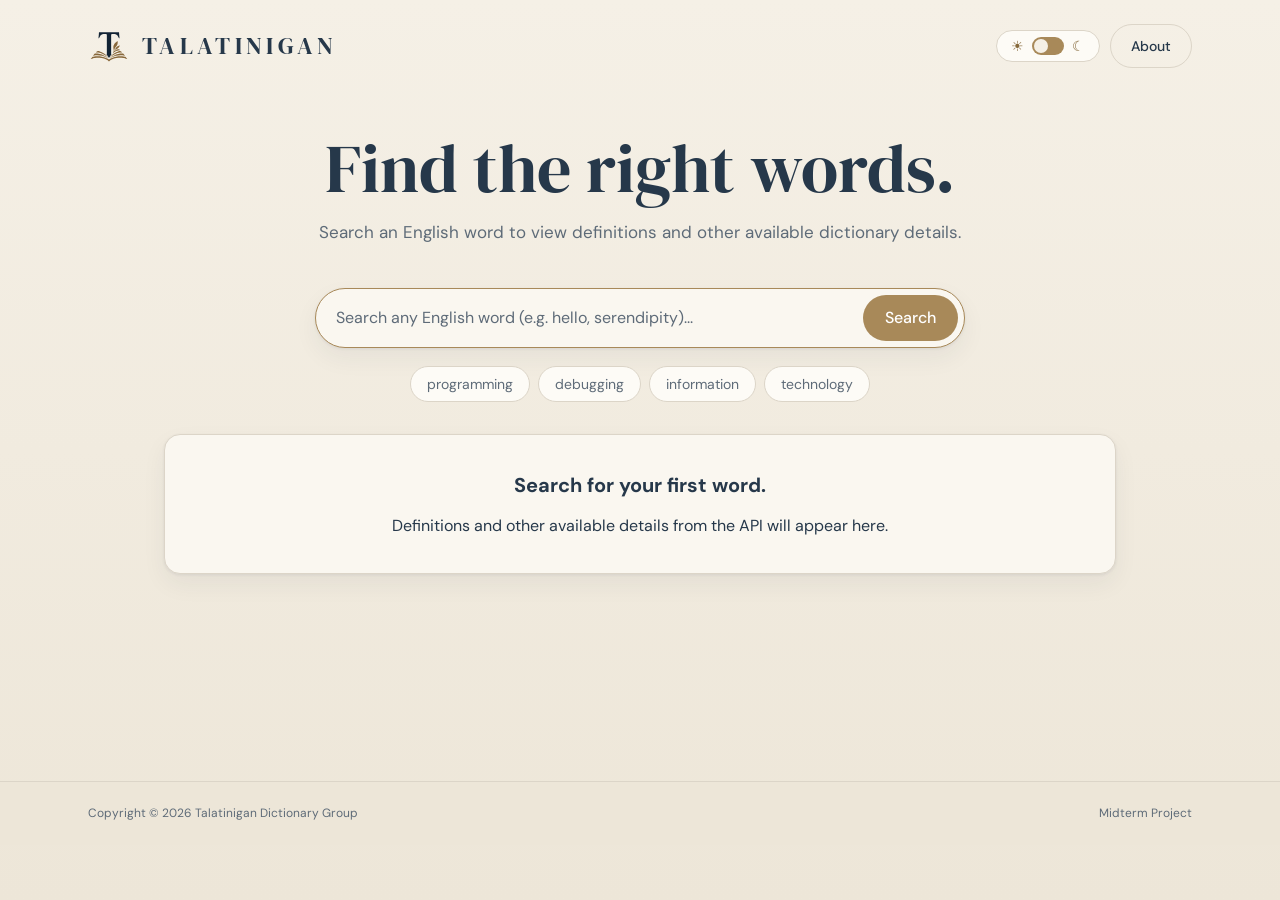
==== commit 528d82e3: "Merge portfolio design into Talatinigan" ====
--- a/app.html
+++ b/app.html
@@ -1,69 +1,72 @@
 <!DOCTYPE html>
 <html lang="en" data-theme="light">
-<head>
-  <meta charset="utf-8">
-  <meta name="viewport" content="width=device-width, initial-scale=1">
+<head><meta charset="utf-8">
+  <meta name="viewport" content="width=device-width,initial-scale=1">
   <meta name="description" content="Talatinigan English dictionary application.">
   <title>Talatinigan — Dictionary</title>
   <link rel="preconnect" href="https://fonts.googleapis.com">
   <link rel="preconnect" href="https://fonts.gstatic.com" crossorigin>
-  <link href="https://fonts.googleapis.com/css2?family=DM+Sans:wght@400;500&family=DM+Serif+Display&display=swap" rel="stylesheet">
+  <link href="https://fonts.googleapis.com/css2?family=DM+Sans:ital,wght@0,400;0,500;1,400&family=DM+Serif+Display&display=swap" rel="stylesheet">
   <link rel="stylesheet" href="style.css">
-  <link rel="icon" type="image/svg+xml" href="assets/favicon.svg">
+  <link rel="icon" type="image/png" href="assets/favicon.png">
 </head>
 <body>
   <header class="top">
-    <a class="brand" href="index.html" aria-label="Back to Talatinigan portfolio">
+    <a class="brand" href="index.html" aria-label="Talatinigan home">
       <img src="assets/light.svg" alt="" class="brand-mark brand-mark-light">
       <img src="assets/dark.svg" alt="" class="brand-mark brand-mark-dark">
-      <span><b>TALATINIGAN</b><small>THE ENGLISH DICTIONARY</small></span>
+      <span><b>TALATINIGAN</b></span>
     </a>
     <div class="header-actions">
-      <button class="theme-btn" id="theme-toggle" type="button" aria-label="Toggle dark mode">◐ Theme</button>
-      <a class="btn ghost" href="index.html">Portfolio</a>
+      <button class="toggle" id="themeToggle" type="button" aria-label="Toggle dark mode">
+        <span class="t-icon">☀</span><i></i><span class="t-icon">☾</span>
+      </button>
+      <a class="btn ghost" href="index.html">About</a>
     </div>
   </header>
 
-  <main class="app-main">
-    <section class="hero app-hero">
-      <div class="eyebrow">Dictionary application</div>
-      <h1>What word are you looking for?</h1>
-      <p>Search an English word to view definitions and other available dictionary details.</p>
-    </section>
+  <main>
+    <!-- Dictionary View -->
+    <section id="v-dictionary" data-v>
+      <div class="hero">
+        <h1>Find the right words.</h1>
+        <p>Search an English word to view definitions and other available dictionary details.</p>
+      </div>
 
-    <form class="search" id="search-form" novalidate>
-      <label class="sr-only" for="word-input">English word</label>
-      <div class="sbox">
-        <input id="word-input" name="word" type="text" autocomplete="off" spellcheck="false" placeholder="Type a word, e.g. serendipity">
-        <button class="go" type="submit">Search</button>
+      <form class="search" id="form" role="search" autocomplete="off">
+        <div class="sbox">
+          <input id="q" type="text" placeholder="Search any English word (e.g. hello, serendipity)..." aria-label="Search word" autocapitalize="off" spellcheck="false">
+          <button class="go" id="go" aria-label="Search" type="submit">Search</button>
+        </div>
+      </form>
+
+      <div class="try">
+        <button class="chip" data-w="programming">programming</button>
+        <button class="chip" data-w="debugging">debugging</button>
+        <button class="chip" data-w="information">information</button>
+        <button class="chip" data-w="technology">technology</button>
       </div>
-    </form>
 
-    <div class="try" aria-label="Example searches">
-      <div class="eyebrow">Try a word</div>
-      <button class="chip example-word" type="button">hello</button>
-      <button class="chip example-word" type="button">learn</button>
-      <button class="chip example-word" type="button">beautiful</button>
-      <button class="chip example-word" type="button">computer</button>
-    </div>
-
-    <section id="status" class="status-message" aria-live="polite"></section>
-    <section id="main-card" aria-live="polite">
-      <div class="card empty-state">
-        <div class="lbl">Ready</div>
-        <h2>Search for your first word.</h2>
-        <p>Definitions and other available details from the API will appear here.</p>
+      <div class="grid">
+        <div id="main-card">
+          <div class="card empty-state">
+            <h2>Search for your first word.</h2>
+            <p>Definitions and other available details from the API will appear here.</p>
+          </div>
+        </div>
       </div>
     </section>
   </main>
 
   <footer class="site-footer">
     <div class="footer-bottom">
-      <span>Talatinigan · IT 110 Midterm Project</span>
-      <a href="https://freedictionaryapi.com/api/v1" target="_blank" rel="noopener">Free Dictionary API documentation ↗</a>
+      <span>Copyright © 2026 Talatinigan Dictionary Group</span>
+      <span>Midterm Project</span>
     </div>
   </footer>
-
+  
+<!-- Dictionary gabriel View -->
+  <div class="toast" id="toast" role="status"></div>
   <script src="script.js"></script>
 </body>
-</html>
+</html>
--- a/style.css
+++ b/style.css
@@ -1,115 +1,793 @@
-/* TALATINIGAN — shared portfolio + application design */
+/* TALATINIGAN — Pure CSS Design System */
 :root {
-  --paper:#F5F0E6; --ink:#26384A; --brass:#A88959; --white:#fff; --stone:#DCD5C8;
-  --night:#202C3B; --bg:var(--paper); --bg2:#EDE6D8; --card:#FAF7F0; --ink-c:var(--ink);
-  --muted:#5E6B78; --line:var(--stone); --brass-t:#86693B; --chip:#FDFBF6; --btn:var(--ink);
-  --btn-t:var(--paper); --danger:#B4503F;
-  --shadow:0 1px 3px rgba(38,56,74,.08),0 10px 24px rgba(38,56,74,.06);
-  --serif:'DM Serif Display',Georgia,serif; --sans:'DM Sans',-apple-system,sans-serif;
-  --r-s:10px; --r-m:16px; --r-pill:999px;
-}
-html { scroll-behavior:smooth; }
+  --paper: #F5F0E6;
+  --ink: #26384A;
+  --brass: #A88959;
+  --white: #ffffff;
+  --stone: #DCD5C8;
+  --night: #202C3B;
+  --bg: var(--paper);
+  --bg2: #EDE6D8;
+  --card: #FAF7F0;
+  --ink-c: var(--ink);
+  --muted: #5E6B78;
+  --line: var(--stone);
+  --brass-t: #86693B;
+  --chip: #FDFBF6;
+  --kbd: #E6DFD0;
+  --btn: var(--ink);
+  --btn-t: var(--paper);
+  --danger: #B4503F;
+  --shadow: 0 1px 3px rgba(38, 56, 74, 0.08), 0 10px 24px rgba(38, 56, 74, 0.06);
+  --serif: 'DM Serif Display', Georgia, serif;
+  --sans: 'DM Sans', -apple-system, sans-serif;
+  --r-s: 10px;
+  --r-m: 16px;
+  --r-pill: 999px;
+}
+
 html[data-theme="dark"] {
-  --bg:var(--night); --bg2:#1C2634; --card:#28343F; --ink-c:#F3EBDC; --muted:#A9B4C0;
-  --line:#3A4856; --brass:#C9A56B; --brass-t:#D2B07A; --chip:#2F3C49; --btn:#F3EBDC;
-  --btn-t:#202C3B; --danger:#E58A78; --shadow:0 10px 28px rgba(0,0,0,.35);
-}
-* { box-sizing:border-box; margin:0; padding:0; }
-body { font:400 16px/1.6 var(--sans); color:var(--ink-c); background:linear-gradient(180deg,var(--bg) 0%,var(--bg2) 100%) fixed; min-height:100vh; transition:.3s; }
-button,input { font:inherit; color:inherit; }
-button { cursor:pointer; }
-a { color:inherit; }
-.top { display:flex; align-items:center; justify-content:space-between; gap:24px; padding:24px 48px; max-width:1200px; margin:auto; }
-.brand { display:inline-flex; align-items:center; gap:12px; text-decoration:none; }
-.brand-mark { width:42px; height:42px; object-fit:contain; flex-shrink:0; }
-.brand-mark-dark { display:none; } html[data-theme="dark"] .brand-mark-light{display:none} html[data-theme="dark"] .brand-mark-dark{display:block}
-.brand b { display:block; font:400 24px/1 var(--serif); letter-spacing:.18em; }
-.brand small { display:block; font-size:10px; letter-spacing:.22em; color:var(--brass-t); margin-top:4px; }
-.header-actions,.btns { display:flex; gap:10px; align-items:center; justify-content:center; flex-wrap:wrap; }
-.theme-btn { border:1px solid var(--line); background:var(--chip); padding:9px 14px; border-radius:var(--r-pill); }
-.btn { display:inline-block; padding:10px 20px; border-radius:var(--r-pill); background:var(--btn); color:var(--btn-t); border:1px solid var(--btn); font-size:14px; font-weight:500; text-decoration:none; transition:.2s; }
-.btn:hover { opacity:.88; transform:translateY(-1px); }
-.btn.ghost { background:transparent; border-color:var(--line); color:var(--ink-c); }
-main { max-width:1000px; margin:0 auto; padding:16px 24px 90px; }
-.hero { text-align:center; padding:46px 0 54px; }
-.hero h1 { font:400 clamp(40px,6vw,68px)/1.08 var(--serif); margin-bottom:16px; }
-.hero p,.section-heading p { max-width:680px; margin:auto; color:var(--muted); font-size:17px; }
-.hero-actions { margin-top:24px; }
-.eyebrow { display:flex; align-items:center; justify-content:center; gap:12px; font-size:11px; letter-spacing:.2em; text-transform:uppercase; color:var(--brass-t); margin-bottom:12px; }
-.eyebrow:before,.eyebrow:after { content:""; width:24px; height:1px; background:var(--brass); }
-.project-section,.team-section { padding-top:52px; border-top:1px solid var(--line); }
-.team-section { margin-top:72px; }
-.section-heading { text-align:center; margin-bottom:30px; }
-.section-heading h2 { font:400 clamp(32px,4vw,46px)/1.15 var(--serif); margin-bottom:10px; }
-.cols { display:grid; grid-template-columns:repeat(2,minmax(0,1fr)); gap:18px; }
-.card,.team-card { background:var(--card); border:1px solid var(--line); border-radius:var(--r-m); box-shadow:var(--shadow); }
-.card { padding:24px; }
-.card h2 { font:400 26px/1.2 var(--serif); margin-bottom:10px; }
-.card h3 { font:400 24px/1.25 var(--serif); margin-bottom:6px; } /* requested name font source */
-.card p,.team-card p { color:var(--muted); }
-.card-number,.lbl { display:block; font-size:11px; letter-spacing:.18em; text-transform:uppercase; color:var(--brass-t); margin-bottom:10px; }
-.team-grid { display:grid; grid-template-columns:repeat(3,minmax(0,1fr)); gap:20px; }
-.team-card { overflow:hidden; text-align:left; transition:transform .2s,border-color .2s; }
-.team-card:hover { transform:translateY(-4px); border-color:var(--brass); }
-.team-photo { width:100%; aspect-ratio:4/3; overflow:hidden; background:var(--bg2); }
-.team-photo img { width:100%; height:100%; display:block; object-fit:cover; object-position:center 24%; }
-.team-info { padding:20px; }
-.team-role { display:block; margin-bottom:6px; color:var(--brass-t); font-size:11px; font-weight:500; letter-spacing:.14em; text-transform:uppercase; }
-/* Names intentionally use the exact typography declared for div.card h3 / .card h3. */
-.team-info h3 { font:400 24px/1.25 var(--serif); margin-bottom:9px; }
-.team-info p { font-size:14px; }
-.portfolio-cta { margin-top:28px; padding:24px; border:1px solid var(--line); border-radius:var(--r-m); text-align:center; background:var(--card); }
-.portfolio-cta p { margin-bottom:12px; color:var(--muted); }
-.site-footer { border-top:1px solid var(--line); background:var(--bg2); padding:22px 48px; }
-.footer-bottom { max-width:1104px; margin:auto; display:flex; justify-content:space-between; gap:12px; flex-wrap:wrap; color:var(--muted); font-size:12px; }
-.footer-bottom a { color:var(--brass-t); text-decoration:none; }
-
-/* Dictionary app */
-.app-main { max-width:860px; }
-.app-hero { padding-bottom:24px; }
-.search { max-width:650px; margin:18px auto; }
-.sbox { display:flex; align-items:center; gap:8px; padding:6px 6px 6px 20px; background:var(--card); border:1px solid var(--brass); border-radius:var(--r-pill); box-shadow:var(--shadow); }
-.sbox input { flex:1; min-width:0; border:0; background:none; outline:0; padding:9px 0; }
-.sbox input::placeholder { color:var(--muted); }
-.go { padding:10px 22px; border:0; border-radius:var(--r-pill); background:var(--brass); color:#fff; font-weight:500; }
-.try { display:flex; flex-wrap:wrap; justify-content:center; gap:8px; margin-bottom:30px; }
-.try .eyebrow { width:100%; margin-bottom:4px; }
-.chip { padding:6px 16px; border:1px solid var(--line); border-radius:var(--r-pill); background:var(--chip); font-size:14px; color:var(--muted); }
-.static-chip { cursor:default; }
-.status-message { min-height:26px; text-align:center; color:var(--muted); font-size:14px; margin-bottom:8px; }
-.status-message.error { color:var(--danger); }
-.empty-state,.error-card,.loading-card { text-align:center; padding:34px 24px; }
-.wordhead { display:flex; justify-content:space-between; align-items:flex-start; }
-.word { font:400 clamp(44px,7vw,68px)/1.1 var(--serif)!important; letter-spacing:.04em; overflow-wrap:anywhere; }
-.pron { color:var(--muted); margin-top:4px; }
-.posh { display:flex; align-items:center; gap:12px; margin:24px 0 10px; font-style:italic; color:var(--brass-t); }
-.posh:after { content:""; flex:1; height:1px; background:var(--line); }
-ol.defs { list-style:none; display:grid; gap:14px; }
-ol.defs li { display:grid; grid-template-columns:24px 1fr; gap:10px; }
-ol.defs .n { width:22px; height:22px; border:1px solid var(--line); border-radius:50%; font-size:11px; display:grid; place-items:center; color:var(--muted); margin-top:3px; }
-.q { color:var(--muted); font-size:14px; margin-top:4px; font-style:italic; }
-.syn { display:flex; flex-wrap:wrap; align-items:center; gap:6px; margin-top:14px; }
-.syn .lbl { margin:0 6px 0 0; }
-.source-link { margin-top:24px; padding-top:14px; border-top:1px solid var(--line); font-size:13px; color:var(--muted); }
-.source-link a { color:var(--brass-t); text-decoration:none; }
-.loader { width:28px; height:28px; border:3px solid var(--line); border-top-color:var(--brass); border-radius:50%; margin:0 auto 12px; animation:spin .8s linear infinite; }
-@keyframes spin { to { transform:rotate(360deg); } }
-.sr-only { position:absolute; width:1px; height:1px; padding:0; margin:-1px; overflow:hidden; clip:rect(0,0,0,0); white-space:nowrap; border:0; }
-
+  --bg: var(--night);
+  --bg2: #1C2634;
+  --card: #28343F;
+  --ink-c: #F3EBDC;
+  --muted: #A9B4C0;
+  --line: #3A4856;
+  --brass: #C9A56B;
+  --brass-t: #D2B07A;
+  --chip: #2F3C49;
+  --kbd: #4A5663;
+  --btn: #F3EBDC;
+  --btn-t: #202C3B;
+  --danger: #E58A78;
+  --shadow: 0 10px 28px rgba(0, 0, 0, 0.35);
+}
+
+* {
+  box-sizing: border-box;
+  margin: 0;
+  padding: 0;
+}
+
+body {
+  font: 400 16px/1.6 var(--sans);
+  color: var(--ink-c);
+  background: linear-gradient(180deg, var(--bg) 0%, var(--bg2) 100%) fixed;
+  min-height: 100vh;
+  transition: background 0.3s, color 0.3s;
+
+}
+
+button {
+  font: inherit;
+  color: inherit;
+  background: none;
+  border: 0;
+  cursor: pointer;
+}
+
+[hidden] {
+  display: none !important;
+}
+
+/* Header */
+.top {
+  display: flex;
+  align-items: center;
+  justify-content: space-between;
+  gap: 24px;
+  padding: 24px 48px;
+  max-width: 1200px;
+  margin: auto;
+}
+
+.brand {
+  cursor: pointer;
+  display: inline-flex;
+  align-items: center;
+  gap: 12px;
+  text-decoration: none;
+  color: inherit;
+}
+
+.brand-mark {
+  width: 42px;
+  height: 42px;
+  object-fit: contain;
+  flex-shrink: 0;
+}
+
+.brand-mark-dark { display: none; }
+html[data-theme="dark"] .brand-mark-light { display: none; }
+html[data-theme="dark"] .brand-mark-dark { display: block; }
+
+.brand b {
+  display: block;
+  font: 400 24px/1 var(--serif);
+  letter-spacing: 0.18em;
+  color: var(--ink-c);
+}
+
+.brand small {
+  display: block;
+  font-size: 10px;
+  letter-spacing: 0.22em;
+  color: var(--brass-t);
+  margin-top: 4px;
+}
+
+nav {
+  display: flex;
+  align-items: center;
+  gap: 8px;
+}
+
+nav button {
+  padding: 8px 14px;
+  font-size: 15px;
+  color: var(--muted);
+  border-bottom: 2px solid transparent;
+  transition: color 0.2s;
+}
+
+nav button:hover {
+  color: var(--ink-c);
+}
+
+nav button.on {
+  color: var(--ink-c);
+  border-color: var(--brass);
+  font-weight: 500;
+}
+
+/* Toggle */
+.toggle {
+  display: flex;
+  align-items: center;
+  gap: 8px;
+  padding: 6px 14px;
+  margin-left: 8px;
+  border: 1px solid var(--line);
+  border-radius: var(--r-pill);
+  background: var(--chip);
+}
+
+.t-icon {
+  font-size: 14px;
+  line-height: 1;
+  color: var(--brass-t);
+}
+
+.toggle i {
+  width: 32px;
+  height: 18px;
+  border-radius: var(--r-pill);
+  background: var(--brass);
+  position: relative;
+  display: inline-block;
+}
+
+.toggle i:after {
+  content: "";
+  position: absolute;
+  top: 2px;
+  left: 2px;
+  width: 14px;
+  height: 14px;
+  border-radius: 50%;
+  background: var(--paper);
+  transition: transform 0.25s;
+}
+
+html[data-theme="dark"] .toggle i:after {
+  transform: translateX(14px);
+  background: var(--night);
+}
+
+/* Main */
+main {
+  max-width: 1000px;
+  margin: 0 auto;
+  padding: 16px 24px 23dvh;
+}
+
+.hero {
+  text-align: center;
+  padding: 24px 0;
+}
+
+.hero h1 {
+  font: 400 clamp(40px, 6vw, 68px)/1.1 var(--serif);
+  margin-bottom: 12px;
+}
+
+.hero p {
+  color: var(--muted);
+  font-size: 17px;
+}
+
+/* Search */
+.search {
+  max-width: 600px;
+  margin: 20px auto;
+}
+
+.sbox {
+  display: flex;
+  align-items: center;
+  gap: 8px;
+  padding: 6px 6px 6px 20px;
+  background: var(--card);
+  border: 1px solid var(--brass);
+  border-radius: var(--r-pill);
+  box-shadow: var(--shadow);
+}
+
+.sbox input {
+  flex: 1;
+  border: 0;
+  background: none;
+  font: inherit;
+  color: inherit;
+  outline: 0;
+  padding: 8px 0;
+}
+
+.sbox input::placeholder {
+  color: var(--muted);
+}
+
+.go {
+  padding: 10px 22px;
+  border-radius: var(--r-pill);
+  background: var(--brass);
+  color: #fff;
+  font-weight: 500;
+  transition: opacity 0.2s;
+}
+
+.go:hover {
+  opacity: 0.9;
+}
+
+.try {
+  display: flex;
+  flex-wrap: wrap;
+  justify-content: center;
+  gap: 8px;
+  margin-bottom: 32px;
+}
+
+.chip {
+  padding: 6px 16px;
+  border: 1px solid var(--line);
+  border-radius: var(--r-pill);
+  background: var(--chip);
+  font-size: 14px;
+  color: var(--muted);
+  transition: border-color 0.2s, color 0.2s;
+}
+
+.chip:hover {
+  border-color: var(--brass);
+  color: var(--ink-c);
+}
+
+/* Grid & Cards */
+.grid {
+  display: grid;
+  grid-template-columns: minmax(0, 1fr);
+  gap: 24px;
+  align-items: start;
+}
+
+.card {
+  background: var(--card);
+  border: 1px solid var(--line);
+  border-radius: var(--r-m);
+  box-shadow: var(--shadow);
+  padding: 24px;
+}
+
+.card h2 {
+  font-size: 20px;
+  margin-bottom: 12px;
+}
+
+.wordhead {
+  display: flex;
+  justify-content: space-between;
+  align-items: flex-start;
+}
+
+.word {
+  font: 400 clamp(44px, 5vw, 68px)/1.1 var(--serif);
+  letter-spacing: 0.08em;
+  margin: 12px 0 6px;
+  overflow-wrap: anywhere;
+}
+
+.pron {
+  display: flex;
+  align-items: center;
+  gap: 12px;
+  color: var(--muted);
+  font-size: 15px;
+  margin-bottom: 16px;
+}
+
+.posh {
+  display: flex;
+  align-items: center;
+  gap: 12px;
+  margin: 20px 0 8px;
+  font-style: italic;
+  color: var(--brass-t);
+}
+
+.posh:after {
+  content: "";
+  flex: 1;
+  height: 1px;
+  background: var(--line);
+}
+
+ol.defs {
+  list-style: none;
+  display: grid;
+  gap: 12px;
+}
+
+ol.defs li {
+  display: grid;
+  grid-template-columns: 24px 1fr;
+  gap: 10px;
+}
+
+ol.defs .n {
+  width: 22px;
+  height: 22px;
+  border: 1px solid var(--line);
+  border-radius: 50%;
+  font-size: 11px;
+  display: grid;
+  place-items: center;
+  color: var(--muted);
+  margin-top: 3px;
+}
+
+.q {
+  color: var(--muted);
+  font-size: 14px;
+  margin-top: 4px;
+  font-style: italic;
+}
+
+.syn {
+  display: flex;
+  flex-wrap: wrap;
+  align-items: center;
+  gap: 6px;
+  margin-top: 12px;
+}
+
+.row {
+  display: flex;
+  justify-content: space-between;
+  align-items: center;
+  padding: 12px 0;
+  border-bottom: 1px solid var(--line);
+  width: 100%;
+}
+
+.bar {
+  height: 8px;
+  border-radius: var(--r-pill);
+  background: var(--line);
+  overflow: hidden;
+  margin: 8px 0 12px;
+}
+
+.bar i {
+  display: block;
+  height: 100%;
+  background: var(--brass);
+  border-radius: inherit;
+  transition: width 0.3s;
+}
+
+.small {
+  font-size: 13px;
+  color: var(--muted);
+}
+
+/* Common UI */
+.btn {
+  padding: 10px 20px;
+  border-radius: var(--r-pill);
+  background: var(--btn);
+  color: var(--btn-t);
+  font-size: 14px;
+  font-weight: 500;
+  transition: opacity 0.2s;
+}
+
+.btn:hover {
+  opacity: 0.9;
+}
+
+.btn.danger {
+  background: none;
+  border: 1px solid var(--danger);
+  color: var(--danger);
+}
+
+.btn.ghost {
+  background: none;
+  border: 1px solid var(--line);
+  color: var(--ink-c);
+}
+
+.icon-btn {
+  padding: 6px 12px;
+  border: 1px solid var(--line);
+  border-radius: var(--r-pill);
+  font-size: 13px;
+  color: var(--ink-c);
+}
+
+.icon-btn.saved {
+  border-color: var(--brass);
+  color: var(--brass-t);
+  font-weight: 500;
+}
+
+.cards {
+  display: grid;
+  grid-template-columns: repeat(auto-fill, minmax(260px, 1fr));
+  gap: 16px;
+  margin-top: 20px;
+}
+
+.mini {
+  padding: 18px;
+  cursor: pointer;
+  text-align: left;
+  border: 1px solid var(--line);
+  border-radius: var(--r-m);
+  background: var(--card);
+}
+
+.mini:hover {
+  border-color: var(--brass);
+}
+
+.mini h3 {
+  font: 400 22px var(--serif);
+  margin-bottom: 4px;
+}
+
+.mini p {
+  font-size: 14px;
+  color: var(--muted);
+}
+
+.headrow {
+  display: flex;
+  justify-content: space-between;
+  align-items: flex-end;
+  gap: 16px;
+}
+
+/* Toast */
+.toast {
+  position: fixed;
+  left: 50%;
+  bottom: 24px;
+  transform: translate(-50%, 20px);
+  background: var(--btn);
+  color: var(--btn-t);
+  padding: 8px 18px;
+  border-radius: var(--r-pill);
+  font-size: 14px;
+  opacity: 0;
+  pointer-events: none;
+  transition: 0.25s;
+  z-index: 100;
+}
+
+.toast.show {
+  opacity: 1;
+  transform: translate(-50%, 0);
+}
+
+@media (max-width: 480px) {
+  .brand-mark {
+    width: 34px;
+    height: 34px;
+  }
+  .brand b {
+    font-size: 19px;
+  }
+  .brand small {
+    font-size: 8px;
+  }
+}
+
+@media (max-width: 800px) {
+  .top {
+    padding: 16px;
+    flex-wrap: wrap;
+  }
+  .grid {
+    grid-template-columns: 1fr;
+  }
+  main {
+    padding: 16px 24px 33dvh;
+  }
+}
+
+/* Clean dictionary-only layout */
+.grid { grid-template-columns: minmax(0, 1fr); }
+
+#main-card, #main-card > .card {
+  min-width: 0; 
+  width: 100%; 
+}
+
+.error-card { 
+  text-align: center; 
+  padding: 32px 20px; 
+}
+
+.error-card p, .empty-def { 
+  color: var(--muted); 
+  margin: 8px 0 16px; 
+}
+
+.loading { 
+  padding: 32px; 
+  text-align: center; 
+}
+
+.source-link { 
+  margin-top: 20px; 
+  padding-top: 12px; 
+  border-top: 1px solid var(--line); 
+  font-size: 13px; 
+}
+
+.source-link a { 
+  color: var(--brass-t); 
+  text-decoration: none; 
+}
+
+/* Portfolio additions merged with the original dictionary stylesheet */
+html { 
+  scroll-behavior: smooth; 
+}
+
+a { 
+  color: inherit; 
+}
+
+.header-actions, .btns { 
+  display:flex; 
+  gap:10px; 
+  align-items:center; 
+  justify-content:center; 
+  flex-wrap:wrap; 
+}
+
+.btn { 
+  display:inline-block; 
+  text-decoration:none; 
+  border:1px solid var(--btn); 
+}
+
+.btn.ghost { 
+  background:transparent; 
+  border-color:var(--line); 
+  color:var(--ink-c); 
+}
+
+.hero-actions { 
+  margin-top:24px; 
+}
+
+.project-section, .team-section { 
+  padding-top:52px; 
+  border-top:1px solid var(--line); 
+}
+
+.team-section { 
+  margin-top:72px; 
+}
+.section-heading { 
+  text-align:center; 
+  margin-bottom:30px; 
+}
+
+.section-heading h2 {
+  font: 400 clamp(32px, 4vw, 46px)/1.15 var(--serif);
+  margin-bottom: 10px;
+}
+
+.section-heading p {
+  max-width: 680px;
+  margin: auto;
+  color: var(--muted);
+  font-size: 17px;
+}
+
+.cols {
+  display: grid;
+  grid-template-columns: repeat(2, minmax(0, 1fr));
+  gap: 18px;
+}
+
+.portfolio-main .card {
+  padding: 24px;
+}
+
+.portfolio-main .card h3 {
+  font: 400 24px/1.25 var(--);
+  margin-bottom: 6px;
+}
+
+.portfolio-main .card p,
+.team-card p {
+  color: var(--muted);
+}
+
+.team-grid {
+  display: grid;
+  grid-template-columns: repeat(3, minmax(0, 1fr));
+  gap: 20px;
+}
+
+.team-card {
+  overflow: hidden;
+  text-align: left;
+  background: var(--card);
+  border: 1px solid var(--line);
+  border-radius: var(--r-m);
+  box-shadow: var(--shadow);
+  transition: transform .2s, border-color .2s;
+}
+
+.team-card:hover {
+  transform: translateY(-4px);
+  border-color: var(--brass);
+}
+
+.team-photo {
+  width: 100%;
+  aspect-ratio: 4/3;
+  overflow: hidden;
+  background: var(--bg2);
+}
+
+.team-photo img {
+  width: 100%;
+  height: 100%;
+  display: block;
+  object-fit: cover;
+  object-position: center 24%;
+}
+
+.team-info {
+  padding: 20px;
+}
+
+.team-role {
+  display: block;
+  margin-bottom: 6px;
+  color: var(--brass-t);
+  font-size: 11px;
+  font-weight: 500;
+  letter-spacing: .14em;
+  text-transform: uppercase;
+}
+
+.team-info h3 {
+  font: 500 24px/1.25 var(--sans);
+  margin-bottom: 9px;
+}
+
+.team-info p {
+  font-size: 14px;
+}
+
+.site-footer {
+  border-top: 1px solid var(--line);
+  background: var(--bg2);
+  padding: 22px 48px;
+}
+
+.footer-bottom {
+  max-width: 1104px;
+  margin: auto;
+  display: flex;
+  justify-content: space-between;
+  gap: 12px;
+  flex-wrap: wrap;
+  color: var(--muted);
+  font-size: 12px;
+}
+
+.footer-bottom a {
+  color: var(--brass-t);
+  text-decoration: none;
+}
+
+.app-main {
+  max-width: 860px;
+}
+
+.app-hero {
+  padding-bottom: 24px;
+}
+
+.search {
+  max-width: 650px;
+  margin: 18px auto;
+}
+
+.sbox input {
+  min-width: 0;
+}
+
+.try .eyebrow {
+  width: 100%;
+  margin-bottom: 4px;
+}
+
+.empty-state,
+.error-card,
+.loading {
+  text-align: center;
+  padding: 34px 24px;
+}
+
+.status-message {
+  min-height: 26px;
+  text-align: center;
+  color: var(--muted);
+  font-size: 14px;
+  margin-bottom: 8px;
+}
+
+.status-message.error {
+  color: var(--danger);
+}
+
+.sr-only {
+  position: absolute;
+  width: 1px;
+  height: 1px;
+  padding: 0;
+  margin: -1px;
+  overflow: hidden;
+  clip: rect(0, 0, 0, 0);
+  white-space: nowrap;
+  border: 0;
+}
+
+@media (max-width:800px) {
+  .header-actions { width:auto; }
+  .team-grid { grid-template-columns:1fr; max-width:430px; margin:auto; }
+  .team-section { margin-top:52px; }
+  .site-footer { padding:20px; }
+}
 @media (max-width:760px) {
   .top { padding:16px; flex-wrap:wrap; }
   .header-actions { width:100%; justify-content:space-between; }
   main { padding:10px 18px 64px; }
   .hero { padding-top:28px; }
-  .cols,.team-grid { grid-template-columns:1fr; }
-  .team-grid { max-width:430px; margin:auto; }
-  .team-section { margin-top:52px; }
-  .site-footer { padding:20px; }
+  .cols, .team-grid { grid-template-columns:1fr; }
 }
 @media (max-width:420px) {
-  .brand-mark { width:34px; height:34px; }
-  .brand b { font-size:19px; }
-  .brand small { font-size:8px; }
   .sbox { border-radius:var(--r-m); padding-left:14px; }
   .go { padding-inline:16px; }
 }
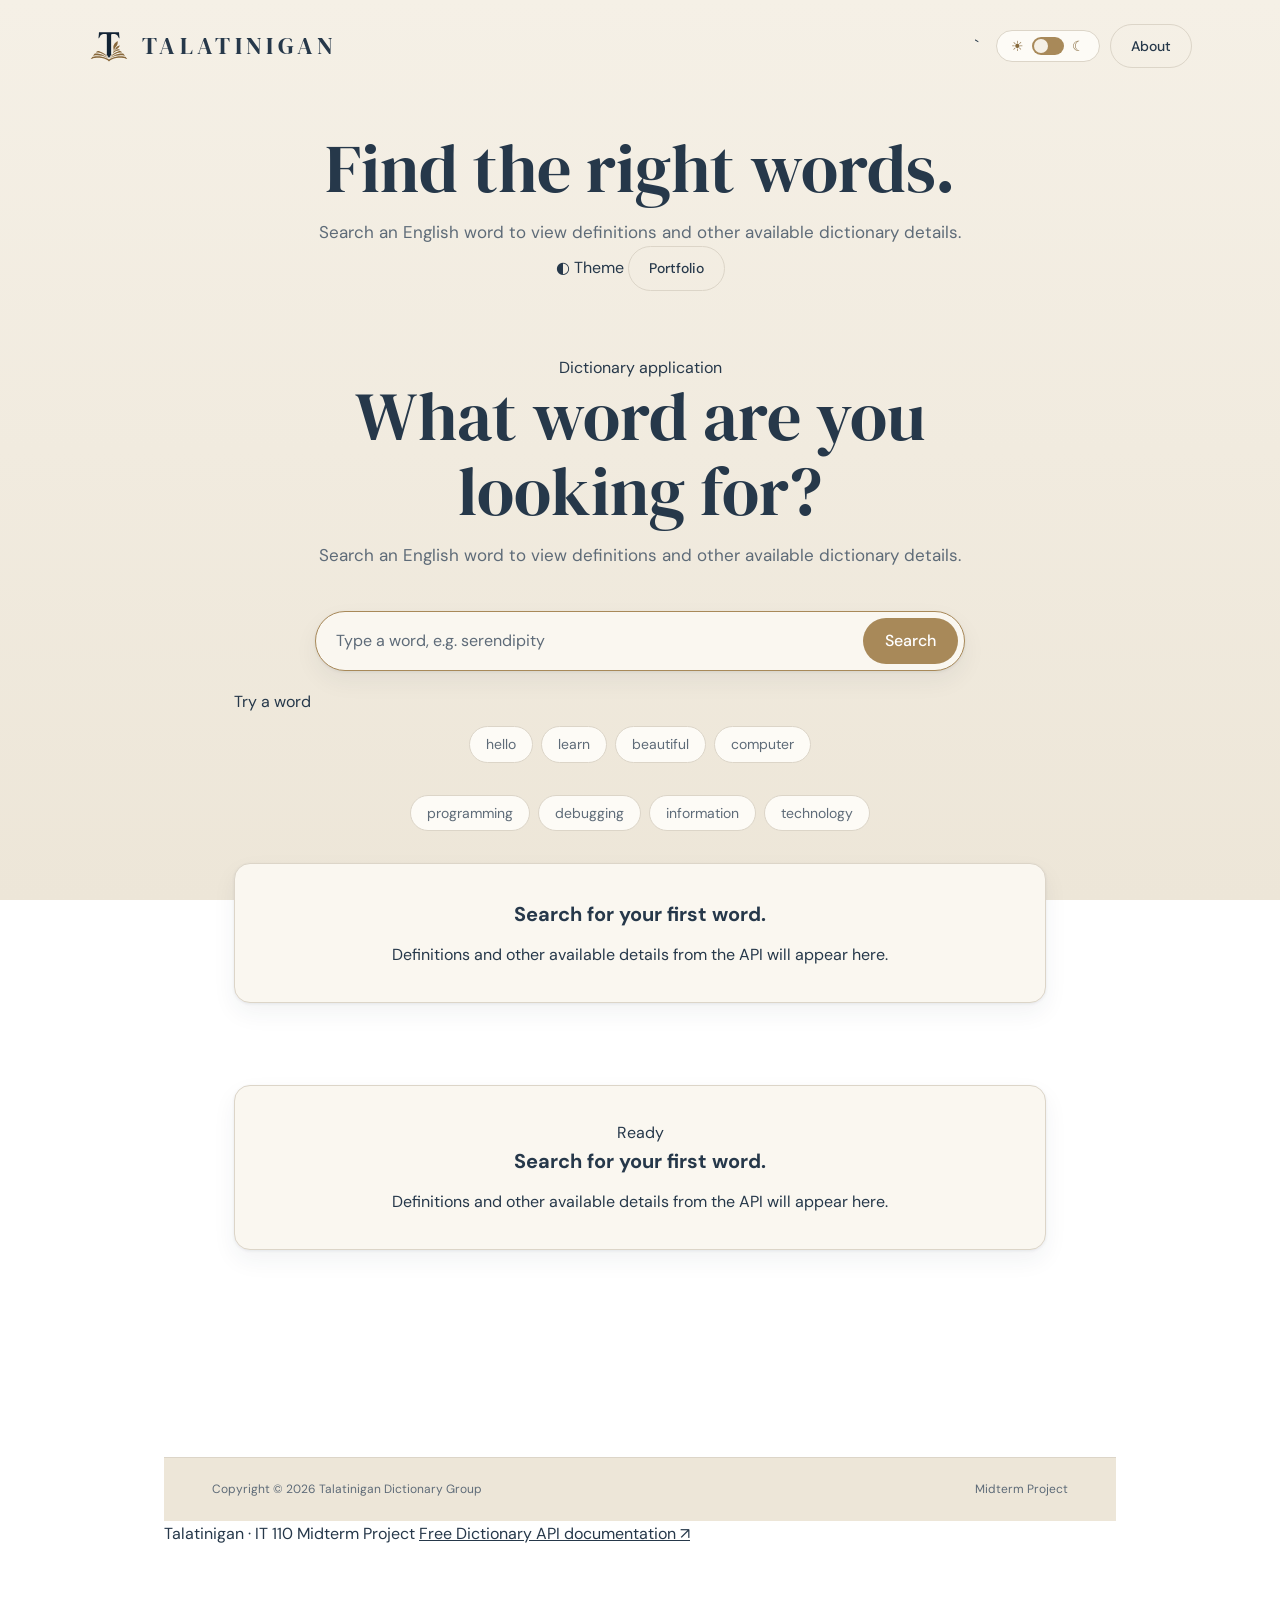
==== commit e258d8a4: "Update HTML structure and theme toggle functionality" ====
--- a/app.html
+++ b/app.html
@@ -6,18 +6,19 @@
   <title>Talatinigan — Dictionary</title>
   <link rel="preconnect" href="https://fonts.googleapis.com">
   <link rel="preconnect" href="https://fonts.gstatic.com" crossorigin>
-  <link href="https://fonts.googleapis.com/css2?family=DM+Sans:ital,wght@0,400;0,500;1,400&family=DM+Serif+Display&display=swap" rel="stylesheet">
+  <link href="https://fonts.googleapis.com/css2?family=DM+Sans:wght@400;500&family=DM+Serif+Display&display=swap" rel="stylesheet">
   <link rel="stylesheet" href="style.css">
-  <link rel="icon" type="image/png" href="assets/favicon.png">
+  <link rel="icon" type="image/svg+xml" href="assets/favicon.svg">
 </head>
 <body>
   <header class="top">
-    <a class="brand" href="index.html" aria-label="Talatinigan home">
+    <a class="brand" href="index.html" aria-label="Back to Talatinigan portfolio">
       <img src="assets/light.svg" alt="" class="brand-mark brand-mark-light">
       <img src="assets/dark.svg" alt="" class="brand-mark brand-mark-dark">
       <span><b>TALATINIGAN</b></span>
     </a>
     <div class="header-actions">
+`
       <button class="toggle" id="themeToggle" type="button" aria-label="Toggle dark mode">
         <span class="t-icon">☀</span><i></i><span class="t-icon">☾</span>
       </button>
@@ -31,15 +32,33 @@
       <div class="hero">
         <h1>Find the right words.</h1>
         <p>Search an English word to view definitions and other available dictionary details.</p>
+      <button class="theme-btn" id="theme-toggle" type="button" aria-label="Toggle dark mode">◐ Theme</button>
+      <a class="btn ghost" href="index.html">Portfolio</a>
+    </div>
+  </header>
+
+  <main class="app-main">
+    <section class="hero app-hero">
+      <div class="eyebrow">Dictionary application</div>
+      <h1>What word are you looking for?</h1>
+      <p>Search an English word to view definitions and other available dictionary details.</p>
+    </section>
+
+    <form class="search" id="search-form" novalidate>
+      <label class="sr-only" for="word-input">English word</label>
+      <div class="sbox">
+        <input id="word-input" name="word" type="text" autocomplete="off" spellcheck="false" placeholder="Type a word, e.g. serendipity">
+        <button class="go" type="submit">Search</button>
       </div>
+    </form>
 
-      <form class="search" id="form" role="search" autocomplete="off">
-        <div class="sbox">
-          <input id="q" type="text" placeholder="Search any English word (e.g. hello, serendipity)..." aria-label="Search word" autocapitalize="off" spellcheck="false">
-          <button class="go" id="go" aria-label="Search" type="submit">Search</button>
-        </div>
-      </form>
-
+    <div class="try" aria-label="Example searches">
+      <div class="eyebrow">Try a word</div>
+      <button class="chip example-word" type="button">hello</button>
+      <button class="chip example-word" type="button">learn</button>
+      <button class="chip example-word" type="button">beautiful</button>
+      <button class="chip example-word" type="button">computer</button>
+    </div>
       <div class="try">
         <button class="chip" data-w="programming">programming</button>
         <button class="chip" data-w="debugging">debugging</button>
@@ -54,6 +73,12 @@
             <p>Definitions and other available details from the API will appear here.</p>
           </div>
         </div>
+    <section id="status" class="status-message" aria-live="polite"></section>
+    <section id="main-card" aria-live="polite">
+      <div class="card empty-state">
+        <div class="lbl">Ready</div>
+        <h2>Search for your first word.</h2>
+        <p>Definitions and other available details from the API will appear here.</p>
       </div>
     </section>
   </main>
@@ -67,6 +92,11 @@
   
 <!-- Dictionary gabriel View -->
   <div class="toast" id="toast" role="status"></div>
+      <span>Talatinigan · IT 110 Midterm Project</span>
+      <a href="https://freedictionaryapi.com/api/v1" target="_blank" rel="noopener">Free Dictionary API documentation ↗</a>
+    </div>
+  </footer>
+
   <script src="script.js"></script>
 </body>
-</html>+</html>
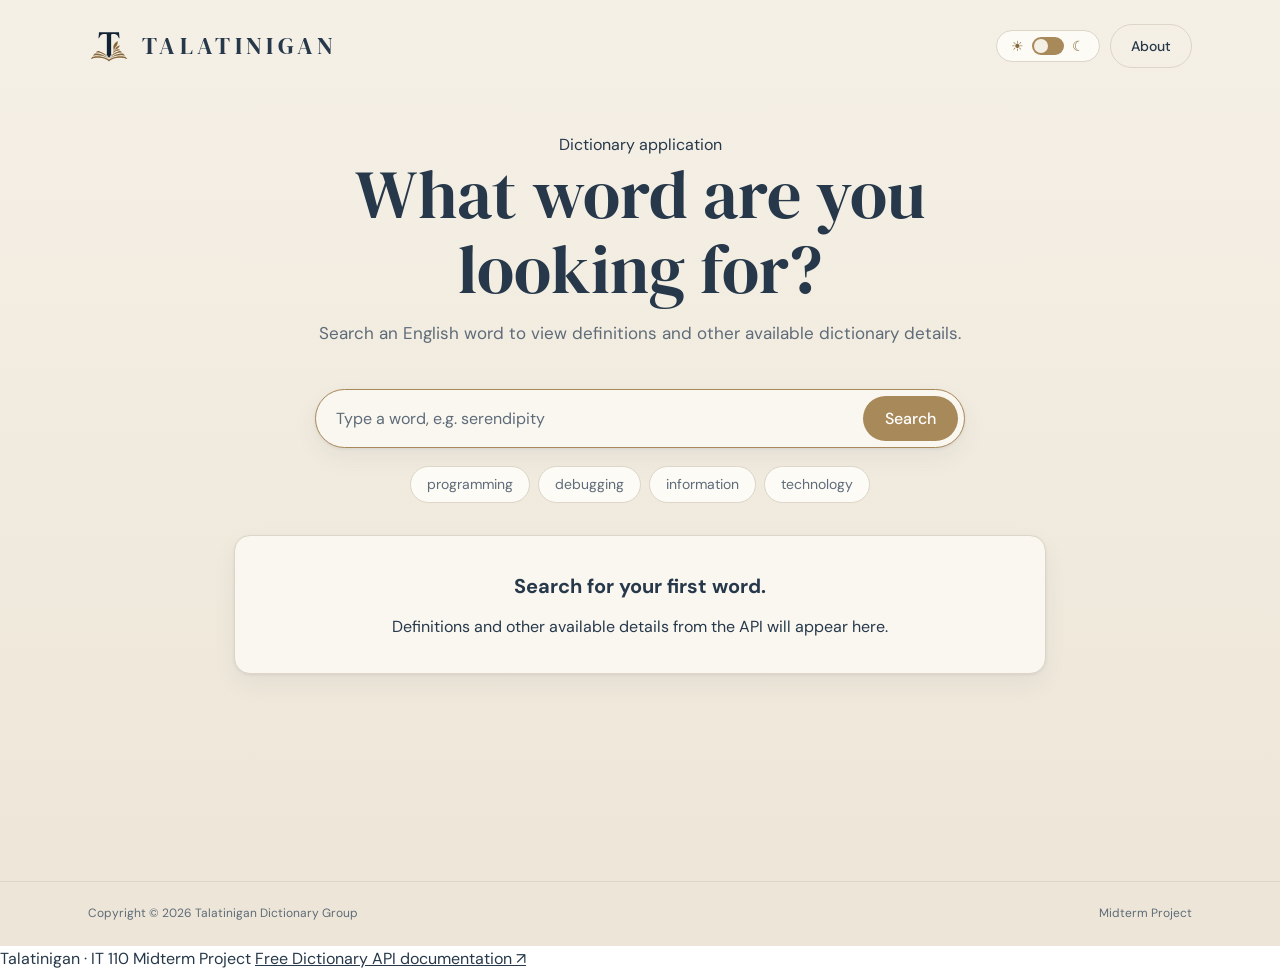
==== commit f401a7ab: "Refactor HTML structure and update example words" ====
--- a/app.html
+++ b/app.html
@@ -8,7 +8,7 @@
   <link rel="preconnect" href="https://fonts.gstatic.com" crossorigin>
   <link href="https://fonts.googleapis.com/css2?family=DM+Sans:wght@400;500&family=DM+Serif+Display&display=swap" rel="stylesheet">
   <link rel="stylesheet" href="style.css">
-  <link rel="icon" type="image/svg+xml" href="assets/favicon.svg">
+  <link rel="icon" type="image/svg" href="assets/favicon.svg">
 </head>
 <body>
   <header class="top">
@@ -18,25 +18,13 @@
       <span><b>TALATINIGAN</b></span>
     </a>
     <div class="header-actions">
-`
       <button class="toggle" id="themeToggle" type="button" aria-label="Toggle dark mode">
         <span class="t-icon">☀</span><i></i><span class="t-icon">☾</span>
       </button>
       <a class="btn ghost" href="index.html">About</a>
     </div>
   </header>
-
-  <main>
-    <!-- Dictionary View -->
-    <section id="v-dictionary" data-v>
-      <div class="hero">
-        <h1>Find the right words.</h1>
-        <p>Search an English word to view definitions and other available dictionary details.</p>
-      <button class="theme-btn" id="theme-toggle" type="button" aria-label="Toggle dark mode">◐ Theme</button>
-      <a class="btn ghost" href="index.html">Portfolio</a>
-    </div>
-  </header>
-
+  
   <main class="app-main">
     <section class="hero app-hero">
       <div class="eyebrow">Dictionary application</div>
@@ -51,36 +39,21 @@
         <button class="go" type="submit">Search</button>
       </div>
     </form>
+    <div class="try">
+      <button class="chip" data-w="programming">programming</button>
+      <button class="chip" data-w="debugging">debugging</button>
+      <button class="chip" data-w="information">information</button>
+      <button class="chip" data-w="technology">technology</button>
+    </div>
 
-    <div class="try" aria-label="Example searches">
-      <div class="eyebrow">Try a word</div>
-      <button class="chip example-word" type="button">hello</button>
-      <button class="chip example-word" type="button">learn</button>
-      <button class="chip example-word" type="button">beautiful</button>
-      <button class="chip example-word" type="button">computer</button>
+    <div class="grid">
+      <div id="main-card">
+        <div class="card empty-state">
+          <h2>Search for your first word.</h2>
+          <p>Definitions and other available details from the API will appear here.</p>
+        </div>
+      </div>
     </div>
-      <div class="try">
-        <button class="chip" data-w="programming">programming</button>
-        <button class="chip" data-w="debugging">debugging</button>
-        <button class="chip" data-w="information">information</button>
-        <button class="chip" data-w="technology">technology</button>
-      </div>
-
-      <div class="grid">
-        <div id="main-card">
-          <div class="card empty-state">
-            <h2>Search for your first word.</h2>
-            <p>Definitions and other available details from the API will appear here.</p>
-          </div>
-        </div>
-    <section id="status" class="status-message" aria-live="polite"></section>
-    <section id="main-card" aria-live="polite">
-      <div class="card empty-state">
-        <div class="lbl">Ready</div>
-        <h2>Search for your first word.</h2>
-        <p>Definitions and other available details from the API will appear here.</p>
-      </div>
-    </section>
   </main>
 
   <footer class="site-footer">
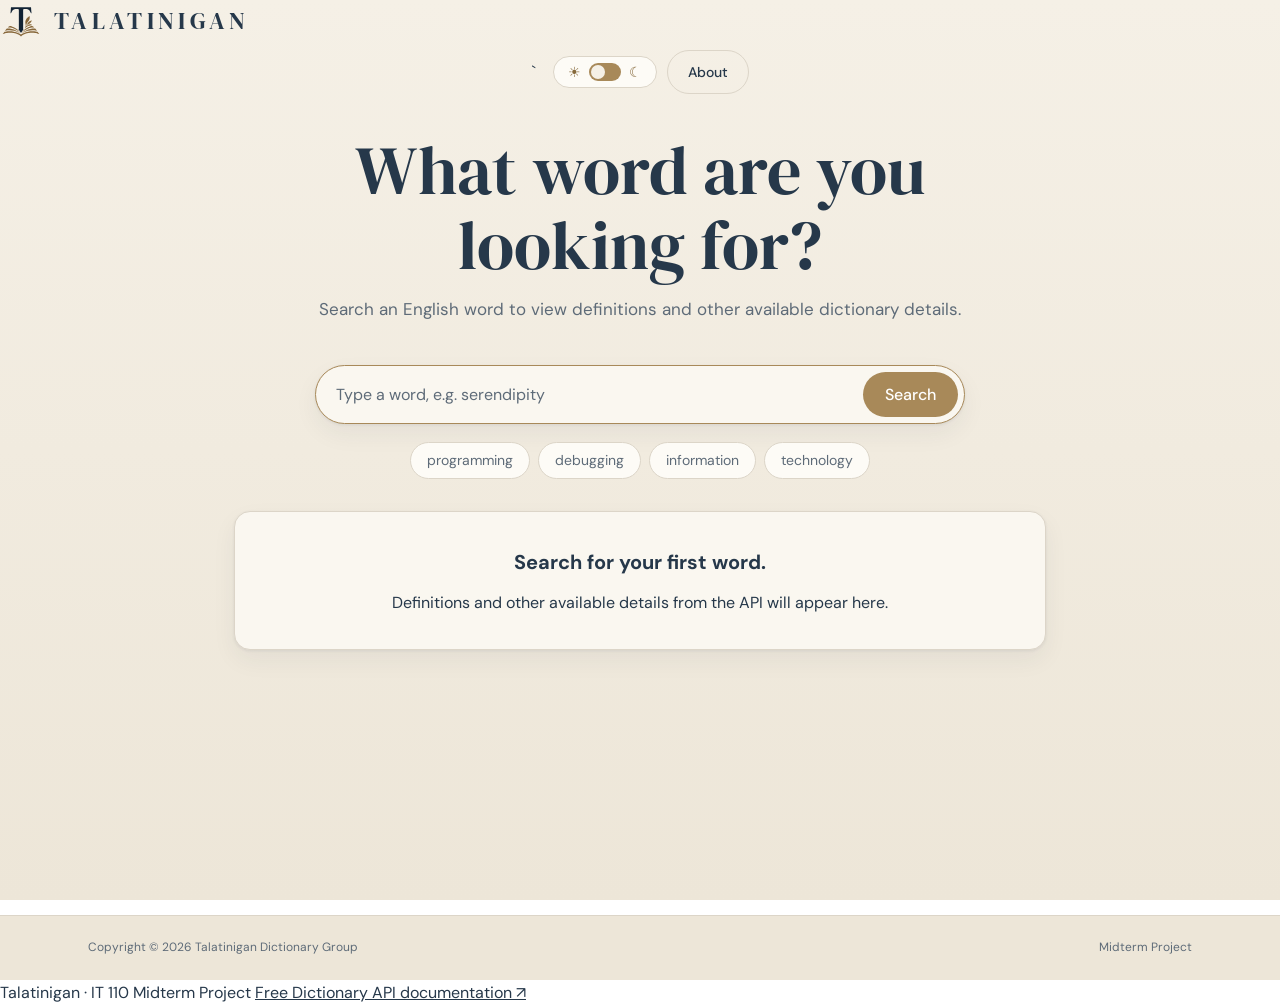
==== commit 86b12925: "Fix icon link type and update header structure" ====
--- a/app.html
+++ b/app.html
@@ -8,26 +8,25 @@
   <link rel="preconnect" href="https://fonts.gstatic.com" crossorigin>
   <link href="https://fonts.googleapis.com/css2?family=DM+Sans:wght@400;500&family=DM+Serif+Display&display=swap" rel="stylesheet">
   <link rel="stylesheet" href="style.css">
-  <link rel="icon" type="image/svg" href="assets/favicon.svg">
+  <link rel="icon" type="image/svg+xml" href="assets/favicon.svg">
 </head>
 <body>
-  <header class="top">
     <a class="brand" href="index.html" aria-label="Back to Talatinigan portfolio">
       <img src="assets/light.svg" alt="" class="brand-mark brand-mark-light">
       <img src="assets/dark.svg" alt="" class="brand-mark brand-mark-dark">
       <span><b>TALATINIGAN</b></span>
     </a>
     <div class="header-actions">
+`
       <button class="toggle" id="themeToggle" type="button" aria-label="Toggle dark mode">
         <span class="t-icon">☀</span><i></i><span class="t-icon">☾</span>
       </button>
       <a class="btn ghost" href="index.html">About</a>
     </div>
   </header>
-  
+
   <main class="app-main">
     <section class="hero app-hero">
-      <div class="eyebrow">Dictionary application</div>
       <h1>What word are you looking for?</h1>
       <p>Search an English word to view definitions and other available dictionary details.</p>
     </section>
@@ -39,21 +38,21 @@
         <button class="go" type="submit">Search</button>
       </div>
     </form>
-    <div class="try">
-      <button class="chip" data-w="programming">programming</button>
-      <button class="chip" data-w="debugging">debugging</button>
-      <button class="chip" data-w="information">information</button>
-      <button class="chip" data-w="technology">technology</button>
-    </div>
+      <div class="try">
+        <button class="chip" data-w="programming">programming</button>
+        <button class="chip" data-w="debugging">debugging</button>
+        <button class="chip" data-w="information">information</button>
+        <button class="chip" data-w="technology">technology</button>
+      </div>
 
-    <div class="grid">
-      <div id="main-card">
-        <div class="card empty-state">
-          <h2>Search for your first word.</h2>
-          <p>Definitions and other available details from the API will appear here.</p>
+      <div class="grid">
+        <div id="main-card">
+          <div class="card empty-state">
+            <h2>Search for your first word.</h2>
+            <p>Definitions and other available details from the API will appear here.</p>
+          </div>
         </div>
-      </div>
-    </div>
+    <section id="status" class="status-message" aria-live="polite"></section>
   </main>
 
   <footer class="site-footer">
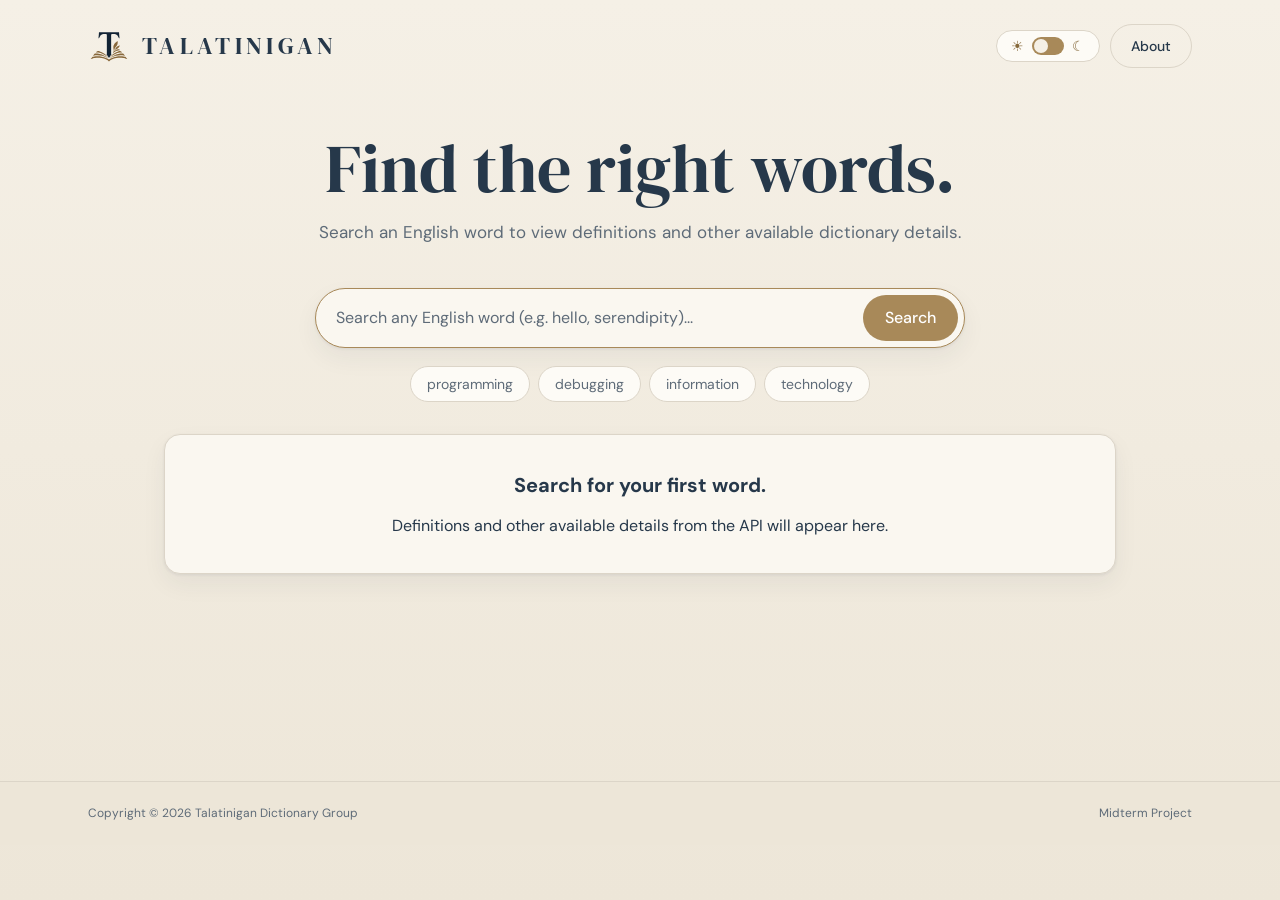
==== commit 13363c80: "Update HTML structure and styling links" ====
--- a/app.html
+++ b/app.html
@@ -6,18 +6,18 @@
   <title>Talatinigan — Dictionary</title>
   <link rel="preconnect" href="https://fonts.googleapis.com">
   <link rel="preconnect" href="https://fonts.gstatic.com" crossorigin>
-  <link href="https://fonts.googleapis.com/css2?family=DM+Sans:wght@400;500&family=DM+Serif+Display&display=swap" rel="stylesheet">
+  <link href="https://fonts.googleapis.com/css2?family=DM+Sans:ital,wght@0,400;0,500;1,400&family=DM+Serif+Display&display=swap" rel="stylesheet">
   <link rel="stylesheet" href="style.css">
-  <link rel="icon" type="image/svg+xml" href="assets/favicon.svg">
+  <link rel="icon" type="image/png" href="assets/favicon.png">
 </head>
 <body>
-    <a class="brand" href="index.html" aria-label="Back to Talatinigan portfolio">
+  <header class="top">
+    <a class="brand" href="index.html" aria-label="Talatinigan home">
       <img src="assets/light.svg" alt="" class="brand-mark brand-mark-light">
       <img src="assets/dark.svg" alt="" class="brand-mark brand-mark-dark">
       <span><b>TALATINIGAN</b></span>
     </a>
     <div class="header-actions">
-`
       <button class="toggle" id="themeToggle" type="button" aria-label="Toggle dark mode">
         <span class="t-icon">☀</span><i></i><span class="t-icon">☾</span>
       </button>
@@ -25,19 +25,21 @@
     </div>
   </header>
 
-  <main class="app-main">
-    <section class="hero app-hero">
-      <h1>What word are you looking for?</h1>
-      <p>Search an English word to view definitions and other available dictionary details.</p>
-    </section>
+  <main>
+    <!-- Dictionary View -->
+    <section id="v-dictionary" data-v>
+      <div class="hero">
+        <h1>Find the right words.</h1>
+        <p>Search an English word to view definitions and other available dictionary details.</p>
+      </div>
 
-    <form class="search" id="search-form" novalidate>
-      <label class="sr-only" for="word-input">English word</label>
-      <div class="sbox">
-        <input id="word-input" name="word" type="text" autocomplete="off" spellcheck="false" placeholder="Type a word, e.g. serendipity">
-        <button class="go" type="submit">Search</button>
-      </div>
-    </form>
+      <form class="search" id="form" role="search" autocomplete="off">
+        <div class="sbox">
+          <input id="q" type="text" placeholder="Search any English word (e.g. hello, serendipity)..." aria-label="Search word" autocapitalize="off" spellcheck="false">
+          <button class="go" id="go" aria-label="Search" type="submit">Search</button>
+        </div>
+      </form>
+
       <div class="try">
         <button class="chip" data-w="programming">programming</button>
         <button class="chip" data-w="debugging">debugging</button>
@@ -52,7 +54,8 @@
             <p>Definitions and other available details from the API will appear here.</p>
           </div>
         </div>
-    <section id="status" class="status-message" aria-live="polite"></section>
+      </div>
+    </section>
   </main>
 
   <footer class="site-footer">
@@ -64,11 +67,6 @@
   
 <!-- Dictionary gabriel View -->
   <div class="toast" id="toast" role="status"></div>
-      <span>Talatinigan · IT 110 Midterm Project</span>
-      <a href="https://freedictionaryapi.com/api/v1" target="_blank" rel="noopener">Free Dictionary API documentation ↗</a>
-    </div>
-  </footer>
-
   <script src="script.js"></script>
 </body>
 </html>
